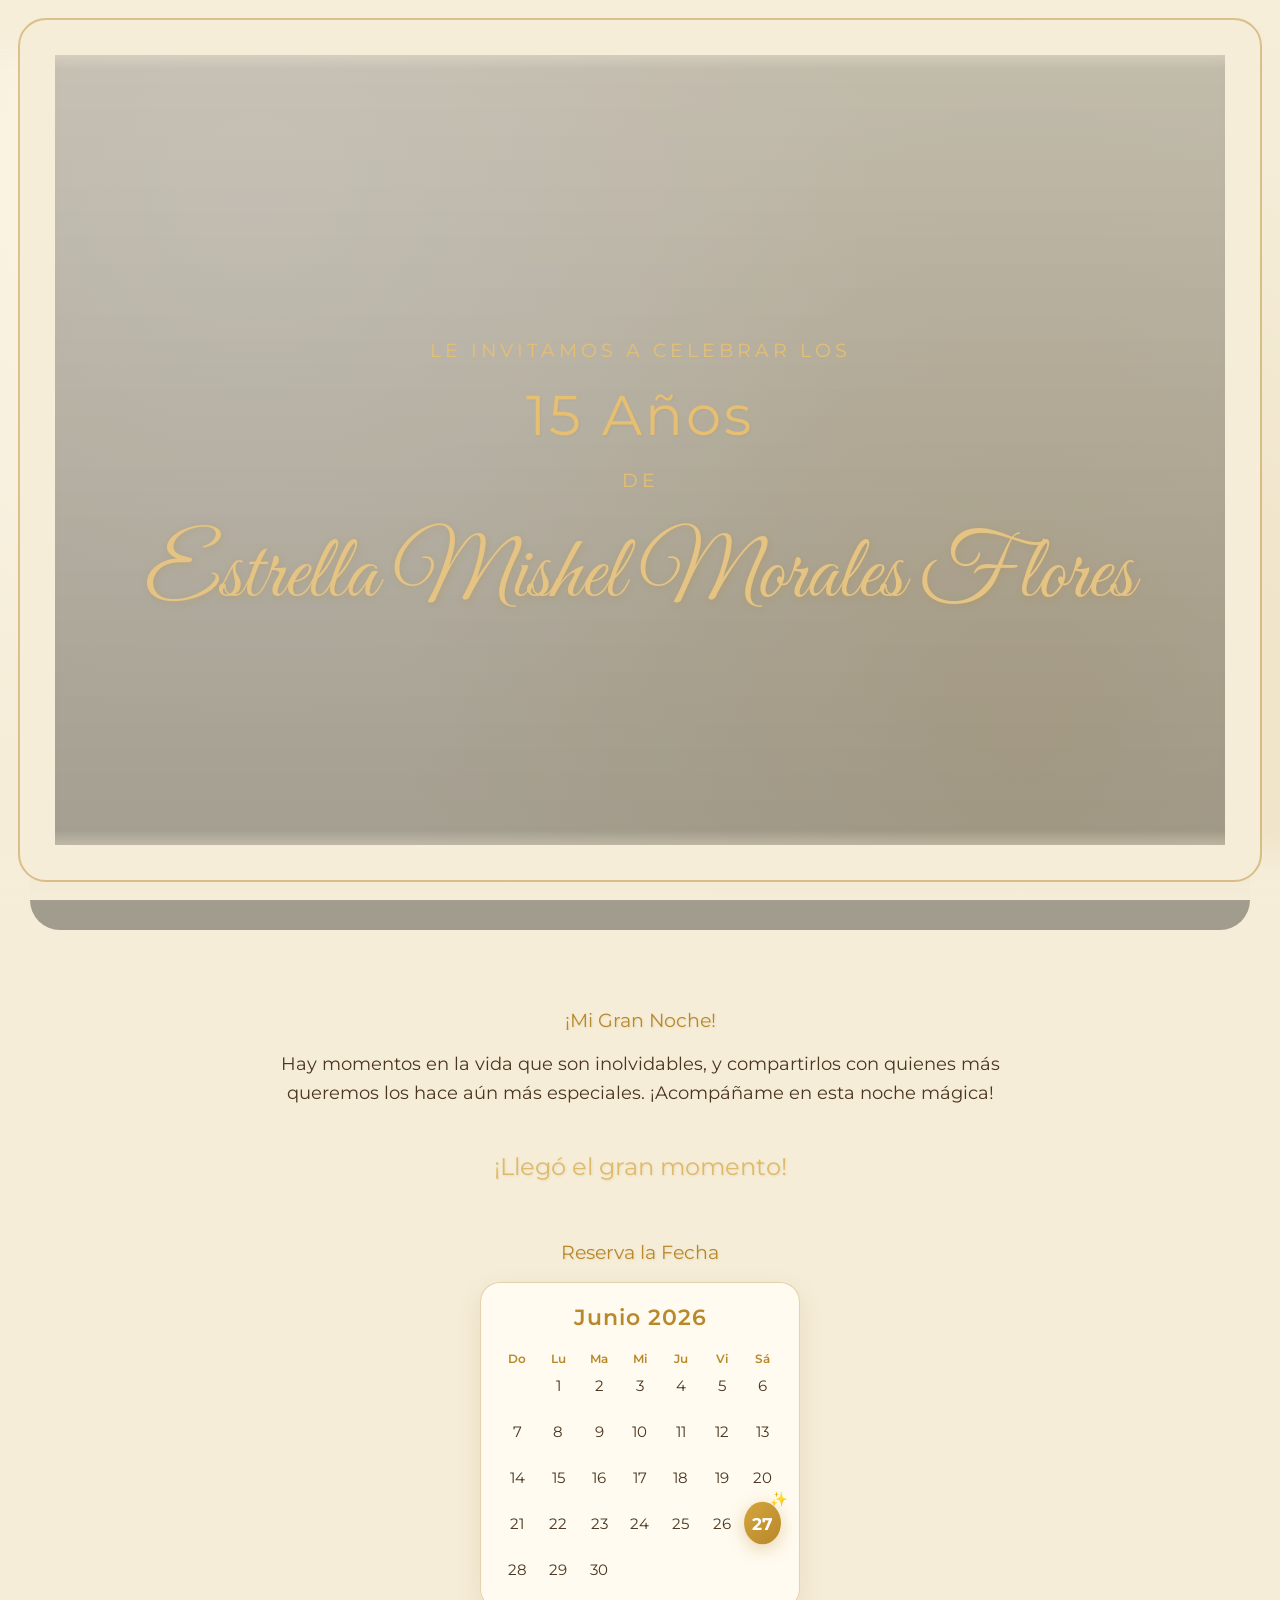
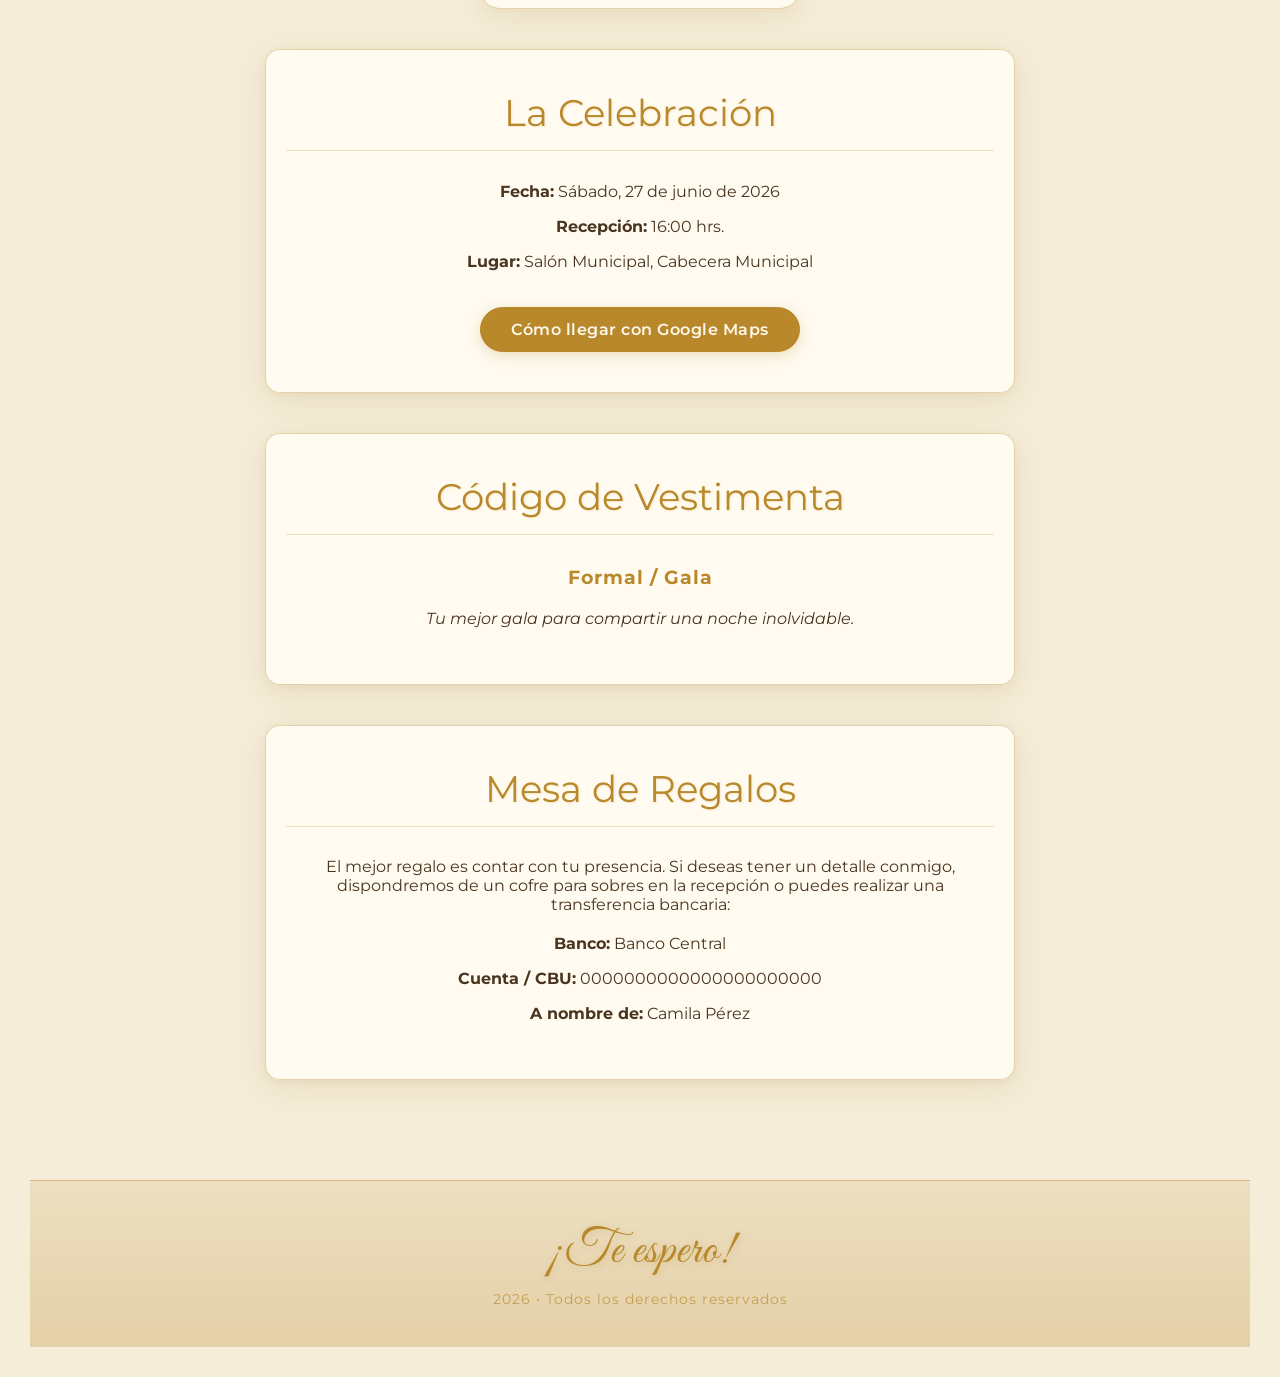
==== index.html @ 7f743c34 "primera subida Primera subida de la invitación" ====
<!DOCTYPE html>
<html lang="es">
<head>
    <meta charset="UTF-8">
    <meta name="viewport" content="width=device-width, initial-scale=1.0">
    <title>¡Mis 15 Años! - Estrella</title>
    <link href="estilos.css" rel="stylesheet">
    <link href="https://fonts.googleapis.com/css2?family=Great+Vibes&family=Montserrat:wght@300;400;600&display=swap" rel="stylesheet">
    
</head>
<body>
    <div class="fade-mask-top"></div>
    <div class="fade-mask-bottom"></div>
    <header>
        <p style="color: #e6bf72;">Le invitamos a celebrar los</p>
        <h1 style="color: #e6bf72;">15 Años</h1>
        <p style="color: #e6bf72;">de</p>
        <span class="letra-carta">Estrella Mishel Morales Flores</span>
    </header>

    <div class="container">
        
        <h3>¡Mi Gran Noche!</h3>
        <p style="font-size: 1.1rem; line-height: 1.6;">Hay momentos en la vida que son inolvidables, y compartirlos con quienes más queremos los hace aún más especiales. ¡Acompáñame en esta noche mágica!</p>

        <div class="countdown-container" id="countdown">
            <div class="time-box"><span id="days">00</span><small>Días</small></div>
            <div class="time-box"><span id="hours">00</span><small>Horas</small></div>
            <div class="time-box"><span id="minutes">00</span><small>Min</small></div>
            <div class="time-box"><span id="seconds">00</span><small>Seg</small></div>
        </div>

        <div class="calendar-card">
            <h3>Reserva la Fecha</h3>

            <div class="calendar">
                <div class="calendar-header">
                    Junio 2026
                </div>

                <div class="calendar-days">
                    <span>Do</span>
                    <span>Lu</span>
                    <span>Ma</span>
                    <span>Mi</span>
                    <span>Ju</span>
                    <span>Vi</span>
                    <span>Sá</span>
                </div>

                <div class="calendar-grid">
                    <span></span>
                    <span>1</span>
                    <span>2</span>
                    <span>3</span>
                    <span>4</span>
                    <span>5</span>
                    <span>6</span>

                    <span>7</span>
                    <span>8</span>
                    <span>9</span>
                    <span>10</span>
                    <span>11</span>
                    <span>12</span>
                    <span>13</span>

                    <span>14</span>
                    <span>15</span>
                    <span>16</span>
                    <span>17</span>
                    <span>18</span>
                    <span>19</span>
                    <span>20</span>

                    <span>21</span>
                    <span>22</span>
                    <span>23</span>
                    <span>24</span>
                    <span>25</span>
                    <span>26</span>

                    <span class="selected-day">27</span>

                    <span>28</span>
                    <span>29</span>
                    <span>30</span>
                </div>
            </div>
        </div>

        <div class="card">
            <h2>La Celebración</h2>
            <p><strong>Fecha:</strong> Sábado, 27 de junio de 2026</p>
            <p><strong>Recepción:</strong> 16:00 hrs.</p>
            <p><strong>Lugar:</strong> Salón Municipal, Cabecera Municipal</p>
            <a href="https://maps.google.com" target="_blank" class="btn">Cómo llegar con Google Maps</a>
            <!-- <iframe src="https://www.google.com/maps/embed?pb=!1m18!1m12!1m3!1d2435.698083737473!2d-89.6514589193645!3d16.640615719075434!2m3!1f0!2f0!3f0!3m2!1i1024!2i768!4f13.1!3m3!1m2!1s0x8f5fdd002a3dc351%3A0x7c58bf0946a41da7!2sSALON%20MUNICIPAL%20EL%20CHAL%2C%20PETEN!5e0!3m2!1ses!2sgt!4v1780543555290!5m2!1ses!2sgt" width="400" height="450" style="border:0;" allowfullscreen="" loading="lazy" referrerpolicy="no-referrer-when-downgrade"></iframe> -->
        </div>

        <div class="card">
            <h2>Código de Vestimenta</h2>
            <p style="font-size: 1.2rem; letter-spacing: 1px; color: #b8882a;"><strong>Formal / Gala</strong></p>
            <p><i>Tu mejor gala para compartir una noche inolvidable.</i></p>
        </div>

        <div class="card">
            <h2>Mesa de Regalos</h2>
            <p>El mejor regalo es contar con tu presencia. Si deseas tener un detalle conmigo, dispondremos de un cofre para sobres en la recepción o puedes realizar una transferencia bancaria:</p>
            <p style="margin-top: 20px;"><strong>Banco:</strong> Banco Central</p>
            <p><strong>Cuenta / CBU:</strong> 0000000000000000000000</p>
            <p><strong>A nombre de:</strong> Camila Pérez</p>
        </div>

    </div>

    <footer>
        <p class="letra-carta" style="font-size: 3rem; margin: 0 0 10px 0; color: #b8882a;">¡Te espero!</p>
        <p style="margin: 0; font-size: 0.85rem; opacity: 0.7;">2026 • Todos los derechos reservados</p>
    </footer>

    <script>
        // Fecha del evento: Año, Mes (Jan, Feb, Mar, Apr, May, Jun, Jul, Aug, Sep, Oct, Nov, Dec), Día, Hora
        const countDownDate = new Date("Jun 27, 2026 16:00:00").getTime();

        const x = setInterval(function() {
            const now = new Date().getTime();
            const distance = countDownDate - now;

            const days = Math.floor(distance / (1000 * 60 * 60 * 24));
            const hours = Math.floor((distance % (1000 * 60 * 60 * 24)) / (1000 * 60 * 60));
            const minutes = Math.floor((distance % (1000 * 60 * 60)) / (1000 * 60));
            const seconds = Math.floor((distance % (1000 * 60)) / 1000);

            document.getElementById("days").innerHTML = days < 10 ? "0" + days : days;
            document.getElementById("hours").innerHTML = hours < 10 ? "0" + hours : hours;
            document.getElementById("minutes").innerHTML = minutes < 10 ? "0" + minutes : minutes;
            document.getElementById("seconds").innerHTML = seconds < 10 ? "0" + seconds : seconds;

            if (distance < 0) {
                clearInterval(x);
                document.getElementById("countdown").innerHTML = "<h2 style='color:#dfba6b;'>¡Llegó el gran momento!</h2>";
            }
        }, 1000);
    </script>
</body>
</html>
---- estilos.css ----
/* Estilos Generales y Fondo Crema/Beige */
        body {
            font-family: 'Montserrat', sans-serif;
            margin: 0;
            padding: 30px; /* espacio para el borde floral */
            text-align: center;
            position: relative;
            min-height: 100vh;
            overflow-x: hidden;

            /* Fondo crema elegante */
            background-color: #f5edd8;
            background-image: 
                radial-gradient(circle at 20% 20%, #fdf6e8 0%, transparent 50%),
                radial-gradient(circle at 80% 80%, #eddfc0 0%, transparent 50%);
            background-attachment: fixed;

            color: #4a3520;
        }

        /* Borde floral fijo arriba del contenido */
        body::before {
            content: "";
            position: fixed;
            inset: 0;
            pointer-events: none;
            z-index: 9999;

            background:
                url('img/flor-esquina.png') top left no-repeat,
                url('img/flor-esquina.png') top right no-repeat,
                url('img/flor-esquina.png') bottom left no-repeat,
                url('img/flor-esquina.png') bottom right no-repeat;

            background-size: 180px;
        }

        /* Marco dorado superior */
        /* Marco superior con efecto de ocultar contenido */
        body::after {
            content: "";
            position: fixed;
            inset: 0;
            pointer-events: none;
            z-index: 9998;

            /* crea una zona que tapa el contenido cerca del borde */
            box-shadow:
                inset 0 0 0 35px #f5edd8,
                inset 0 0 40px rgba(184,136,42,0.20);

            border: 2px solid rgba(184, 136, 42, 0.45);
            border-radius: 28px;
            margin: 18px;
        }

        /*===========================================
        /* Hace que el contenido desaparezca debajo del marco */
        .container, header,footer {
            position: relative;
            z-index: 1;
        }

        /* zona de ocultamiento arriba y abajo */
        body::selection {
            background: transparent;
        }

        .fade-mask-top, .fade-mask-bottom {
            position: fixed;
            left: 0;
            width: 100%;
            height: 70px;
            pointer-events: none;
            z-index: 9997;
        }

        .fade-mask-top {
            top: 0;
            background: linear-gradient(
                to bottom,
                #f5edd8 0%,
                rgba(245,237,216,0.95) 40%,
                rgba(245,237,216,0) 100%
            );
        }

        .fade-mask-bottom {
            bottom: 0;
            background: linear-gradient(
                to top,
                #f5edd8 0%,
                rgba(245,237,216,0.95) 40%,
                rgba(245,237,216,0) 100%
            );
        }

        
        /*===========================================

        /* Títulos principales en Dorado Metálico oscuro */
        h1, h2, h3 {
            color: #b8882a;
            font-weight: normal;
            text-shadow: 1px 1px 2px rgba(184,136,42,0.15);
        }

        /* Tipografía en Carta (Cursiva) para el Nombre */
        .letra-carta {
            font-family: 'Great Vibes', cursive;
            font-size: 5.5rem; /* Tamaño grande y vistoso */
            color: #e4c383;
            margin: 10px 0;
            display: block;
            text-shadow: 1px 2px 6px rgba(184,136,42,0.25);
        }
        
        header {
            position: relative;
            height: 100vh;
            display: flex;
            flex-direction: column;
            justify-content: center;
            align-items: center;
            padding: 0 20px;
            overflow: hidden;
            border-radius: 30px;
        }

        /* Imagen de fondo difuminada */
        header::before {
            content: "";
            position: absolute;
            inset: 0;

            background:
                linear-gradient(
                    rgba(0,0,0,0.20),
                    rgba(0,0,0,0.35)
                ),
                url('img/image1.png') center/cover no-repeat;

            filter: blur(5px) brightness(0.75);
            transform: scale(1.08); /* evita bordes vacíos al difuminar */
            z-index: 0;
        }

        /* El texto queda encima */
        header > * {
            position: relative;
            z-index: 2;
        }

        header p {
            font-size: 1.2rem;
            letter-spacing: 4px;
            text-transform: uppercase;
            color: #e6bf72;
        }

        header h1 {
            font-size: 3.5rem;
            margin: 0;
            letter-spacing: 3px;
        }

        /* Contenedor de las secciones */
        .container {
            max-width: 750px;
            margin: 0 auto;
            padding: 60px 20px;
        }

        /* Cuenta Regresiva Estilo Dorado sobre Crema */
        .countdown-container {
            display: flex;
            justify-content: center;
            gap: 8px;
            margin: 25px 0;
            flex-wrap: wrap;
        }

        .time-box {
            background-color: rgba(184, 136, 42, 0.08);
            border: 1px solid #c9a44e;
            color: #a07020;

            /* Más compacto */
            padding: 8px 10px;
            border-radius: 8px;
            min-width: 55px;

            box-shadow: 0 3px 10px rgba(184,136,42,0.12);
        }

        /* Número del contador más pequeño */
        .time-box span {
            display: block;
            font-size: 1.5rem;
            font-weight: 600;
            line-height: 1.1;
        }

        /* Texto "Días, Horas..." */
        .time-box small {
            font-size: 0.65rem;
            text-transform: uppercase;
            letter-spacing: 0.5px;
        }

        /* Tarjetas de Información en Crema con borde Dorado */
        .card {
            background: rgba(255, 252, 242, 0.92);
            border: 1px solid rgba(184, 136, 42, 0.35);
            padding: 40px 20px;
            border-radius: 15px;
            box-shadow: 0 8px 32px rgba(160,110,30,0.12), 0 2px 8px rgba(160,110,30,0.08);
            margin-bottom: 40px;
            backdrop-filter: blur(5px);
        }

        .card h2 {
            font-size: 2.3rem;
            margin-top: 0;
            border-bottom: 1px solid rgba(184, 136, 42, 0.25);
            padding-bottom: 15px;
        }

        /* Botones Dorados */
        .btn {
            display: inline-block;
            background-color: #b8882a;
            color: #fff8ec;
            padding: 12px 30px;
            text-decoration: none;
            border-radius: 25px;
            font-weight: 600;
            margin-top: 20px;
            transition: 0.3s;
            border: 1px solid #b8882a;
            box-shadow: 0 4px 14px rgba(184,136,42,0.25);
            letter-spacing: 0.5px;
        }

        .btn:hover {
            background-color: transparent;
            color: #b8882a;
            box-shadow: 0 4px 18px rgba(184,136,42,0.3);
        }

        /* Footer */
        footer {
            background: linear-gradient(180deg, #eddfc0 0%, #e4d0a8 100%);
            border-top: 1px solid rgba(184, 136, 42, 0.3);
            color: #b8882a;
            padding: 40px 20px;
            font-size: 1rem;
            letter-spacing: 1px;
        }

        /* ===========================
            ANIMACIONES DEL HEADER
        =========================== */

        /* Estado inicial */
        header p,
        header h1,
        .letra-carta {
            opacity: 0;
        }

        /* Primer texto */
        header p:nth-of-type(1) {
            animation: fadeUp 1.2s ease forwards;
            animation-delay: 0.3s;
        }

        /* 15 años */
        header h1 {
            animation: zoomFade 1.4s ease forwards;
            animation-delay: 0.8s;
        }

        /* "de" */
        header p:nth-of-type(2) {
            animation: fadeUp 1.2s ease forwards;
            animation-delay: 1.3s;
        }

        /* Nombre de la quinceañera */
        .letra-carta {
            animation: elegantReveal 1.8s ease forwards;
            animation-delay: 1.7s;
        }

        /* ===========================
        KEYFRAMES
        =========================== */

        @keyframes fadeUp {
            from {
                opacity: 0;
                transform: translateY(40px);
                filter: blur(8px);
            }

            to {
                opacity: 1;
                transform: translateY(0);
                filter: blur(0);
            }
        }

        @keyframes zoomFade {
            from {
                opacity: 0;
                transform: scale(0.7);
                filter: blur(10px);
            }

            to {
                opacity: 1;
                transform: scale(1);
                filter: blur(0);
            }
        }

        @keyframes elegantReveal {
            0% {
                opacity: 0;
                transform: translateY(70px) scale(0.95);
                filter: blur(12px);
            }

            60% {
                opacity: 1;
                transform: translateY(-8px) scale(1.02);
                filter: blur(0);
            }

            100% {
                opacity: 1;
                transform: translateY(0) scale(1);
                filter: blur(0);
            }
        }

/* ==========================
   CALENDARIO
========================== */

.calendar-card {
    margin: 40px auto;
    max-width: 320px;
}

.calendar {
    background: rgba(255, 252, 242, 0.92);
    border: 1px solid rgba(184, 136, 42, 0.35);
    border-radius: 20px;
    padding: 20px;
    box-shadow: 0 8px 24px rgba(160,110,30,0.12);
    backdrop-filter: blur(5px);
}

.calendar-header {
    font-size: 1.4rem;
    color: #b8882a;
    font-weight: 600;
    margin-bottom: 20px;
    letter-spacing: 1px;
}

.calendar-days,
.calendar-grid {
    display: grid;
    grid-template-columns: repeat(7, 1fr);
    gap: 8px;
}

.calendar-days span {
    font-size: 0.75rem;
    color: #b8882a;
    font-weight: 600;
}

.calendar-grid span {
    display: flex;
    align-items: center;
    justify-content: center;
    height: 38px;
    border-radius: 50%;
    font-size: 0.95rem;
}

/* Día seleccionado */
.selected-day {
    background: linear-gradient(
        135deg,
        #d4a53d,
        #b8882a
    );
    color: white;
    font-weight: bold;
    box-shadow: 0 4px 15px rgba(184,136,42,0.35);
    transform: scale(1.12);
    position: relative;
}

/* pequeño brillo elegante */
.selected-day::after {
    content: "✨";
    position: absolute;
    top: -10px;
    right: -6px;
    font-size: 0.8rem;
}
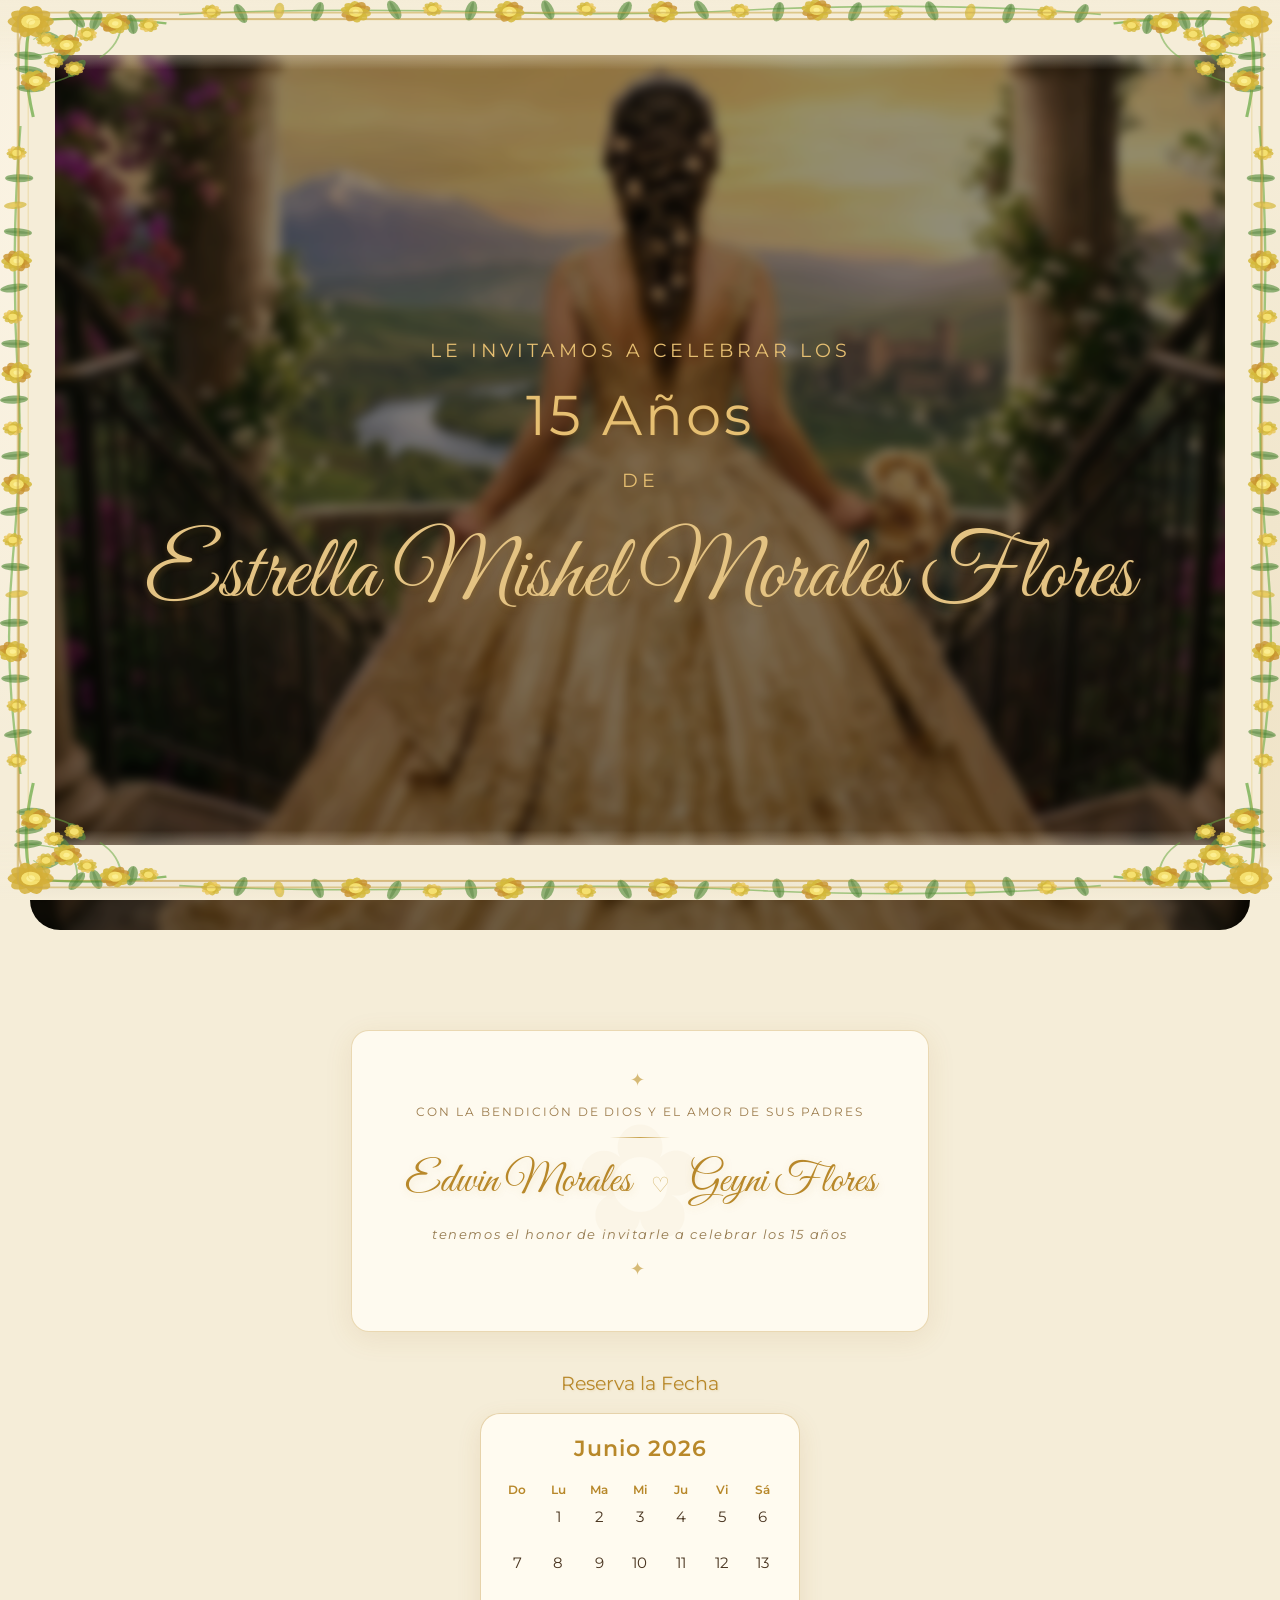
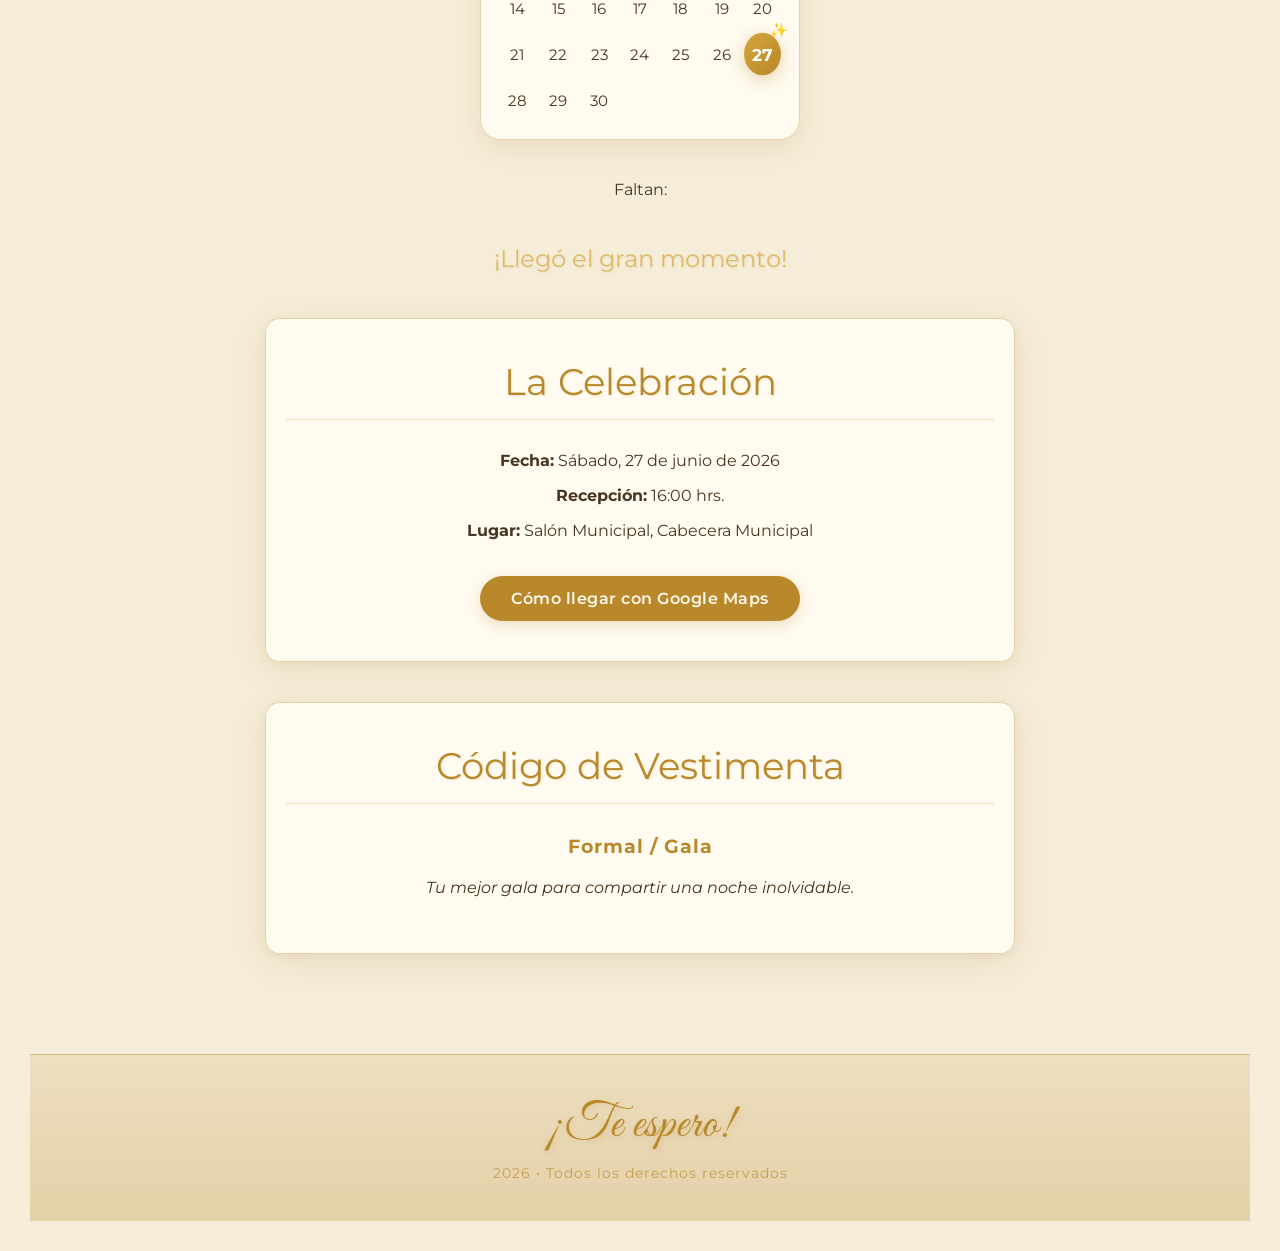
==== commit c670b22d: "Actualización Se mejoró el borde, se agregó el calendario, se colocó la parte de los padres.  Y se m" ====
--- a/index.html
+++ b/index.html
@@ -9,6 +9,315 @@
     
 </head>
 <body>
+
+<!-- ══════════════════════════════
+     MARCO FLORAL SVG (overlay fijo)
+     Flores y hojas dibujadas con SVG puro.
+════════════════════════════════ -->
+<svg class="floral-border-svg" viewBox="0 0 1000 1000" preserveAspectRatio="none" xmlns="http://www.w3.org/2000/svg">
+  <defs>
+    <!-- Pétalo base -->
+    <ellipse id="pt" rx="8" ry="18" fill="#d4af37"/>
+    <!-- Flor grande (5 pétalos) -->
+    <g id="FG">
+      <use href="#pt" fill="#d4b83a" opacity="0.88"/>
+      <use href="#pt" transform="rotate(72)"  fill="#c8922e" opacity="0.82"/>
+      <use href="#pt" transform="rotate(144)" fill="#d4b83a" opacity="0.86"/>
+      <use href="#pt" transform="rotate(216)" fill="#c8922e" opacity="0.82"/>
+      <use href="#pt" transform="rotate(288)" fill="#d4b83a" opacity="0.86"/>
+      <circle r="7.5" fill="#f5e070"/>
+      <circle r="3.5" fill="#fff3a0" opacity="0.7"/>
+    </g>
+    <!-- Flor mediana -->
+    <g id="FM">
+      <ellipse rx="5.5" ry="12" fill="#d4b83a" opacity="0.85"/>
+      <ellipse rx="5.5" ry="12" transform="rotate(72)"  fill="#c8922e" opacity="0.80"/>
+      <ellipse rx="5.5" ry="12" transform="rotate(144)" fill="#d4b83a" opacity="0.83"/>
+      <ellipse rx="5.5" ry="12" transform="rotate(216)" fill="#c8922e" opacity="0.80"/>
+      <ellipse rx="5.5" ry="12" transform="rotate(288)" fill="#d4b83a" opacity="0.83"/>
+      <circle r="5.5" fill="#f5e070"/>
+      <circle r="2.5" fill="#fff3a0" opacity="0.7"/>
+    </g>
+    <!-- Flor pequeña -->
+    <g id="FS">
+      <ellipse rx="3.5" ry="8" fill="#d4b83a" opacity="0.80"/>
+      <ellipse rx="3.5" ry="8" transform="rotate(72)"  fill="#e8c450" opacity="0.75"/>
+      <ellipse rx="3.5" ry="8" transform="rotate(144)" fill="#d4b83a" opacity="0.78"/>
+      <ellipse rx="3.5" ry="8" transform="rotate(216)" fill="#e8c450" opacity="0.75"/>
+      <ellipse rx="3.5" ry="8" transform="rotate(288)" fill="#d4b83a" opacity="0.78"/>
+      <circle r="3.5" fill="#f5e070"/>
+    </g>
+    <!-- Hoja lanceolada -->
+    <g id="HJ">
+      <ellipse rx="4.5" ry="11" fill="#5a9040" opacity="0.65"/>
+      <ellipse rx="1.5" ry="10" fill="#3d6e28" opacity="0.30"/>
+    </g>
+    <!-- Capullo -->
+    <g id="CP">
+      <ellipse rx="4" ry="9" fill="#d4b83a" opacity="0.70"/>
+      <ellipse rx="2" ry="5" fill="#f0d060" opacity="0.60" transform="translateY(-2)"/>
+    </g>
+  </defs>
+
+  <!-- ═══════════════════
+       ESQUINA SUP. IZQUIERDA
+  ═══════════════════ -->
+  <!-- Ramas -->
+  <path d="M24,24 Q70,16 130,26"  stroke="#6aaa44" stroke-width="2.4" fill="none" opacity="0.72"/>
+  <path d="M24,24 Q16,70 26,130"  stroke="#6aaa44" stroke-width="2.4" fill="none" opacity="0.72"/>
+  <path d="M60,21  Q62,46 48,62"  stroke="#6aaa44" stroke-width="1.5" fill="none" opacity="0.55"/>
+  <path d="M95,25  Q94,50 78,64"  stroke="#6aaa44" stroke-width="1.5" fill="none" opacity="0.55"/>
+  <path d="M22,62  Q46,60 60,48"  stroke="#6aaa44" stroke-width="1.5" fill="none" opacity="0.55"/>
+  <path d="M23,95  Q48,93 62,78"  stroke="#6aaa44" stroke-width="1.5" fill="none" opacity="0.55"/>
+  <path d="M38,22  Q36,36 26,44"  stroke="#6aaa44" stroke-width="1.2" fill="none" opacity="0.45"/>
+  <!-- Hojas -->
+  <use href="#HJ" transform="translate(60,21)  rotate(-28)"/>
+  <use href="#HJ" transform="translate(75,23)  rotate(14)"/>
+  <use href="#HJ" transform="translate(103,27) rotate(-8)"/>
+  <use href="#HJ" transform="translate(22,62)  rotate(-82)"/>
+  <use href="#HJ" transform="translate(23,78)  rotate(-78)"/>
+  <use href="#HJ" transform="translate(24,98)  rotate(-88)"/>
+  <use href="#HJ" transform="translate(50,60)  rotate(22)"/>
+  <use href="#HJ" transform="translate(60,76)  rotate(32)"/>
+  <use href="#HJ" transform="translate(38,40)  rotate(-60)"/>
+  <!-- Capullos -->
+  <use href="#CP" transform="translate(85,26)  rotate(15)"/>
+  <use href="#CP" transform="translate(25,86)  rotate(-75)"/>
+  <use href="#CP" transform="translate(55,50)  rotate(40)"/>
+  <!-- Flores -->
+  <use href="#FG" transform="translate(24,24)  rotate(18)"/>
+  <use href="#FM" transform="translate(52,50)  rotate(-22)"/>
+  <use href="#FM" transform="translate(90,26)  rotate(10)"/>
+  <use href="#FS" transform="translate(68,38)  rotate(42)"/>
+  <use href="#FS" transform="translate(42,68)  rotate(-30)"/>
+  <use href="#FM" transform="translate(28,90)  rotate(5)"/>
+  <use href="#FS" transform="translate(58,76)  rotate(52)"/>
+  <use href="#FS" transform="translate(116,28) rotate(-18)"/>
+  <use href="#FS" transform="translate(36,44)  rotate(-50)"/>
+
+  <!-- ═══════════════════
+       ESQUINA SUP. DERECHA
+  ═══════════════════ -->
+  <path d="M976,24 Q930,16 870,26"  stroke="#6aaa44" stroke-width="2.4" fill="none" opacity="0.72"/>
+  <path d="M976,24 Q984,70 974,130" stroke="#6aaa44" stroke-width="2.4" fill="none" opacity="0.72"/>
+  <path d="M940,21  Q938,46 952,62" stroke="#6aaa44" stroke-width="1.5" fill="none" opacity="0.55"/>
+  <path d="M905,25  Q906,50 922,64" stroke="#6aaa44" stroke-width="1.5" fill="none" opacity="0.55"/>
+  <path d="M978,62  Q954,60 940,48" stroke="#6aaa44" stroke-width="1.5" fill="none" opacity="0.55"/>
+  <path d="M977,95  Q952,93 938,78" stroke="#6aaa44" stroke-width="1.5" fill="none" opacity="0.55"/>
+  <path d="M962,22  Q964,36 974,44" stroke="#6aaa44" stroke-width="1.2" fill="none" opacity="0.45"/>
+  <use href="#HJ" transform="translate(940,21) rotate(28)"/>
+  <use href="#HJ" transform="translate(925,23) rotate(-14)"/>
+  <use href="#HJ" transform="translate(897,27) rotate(8)"/>
+  <use href="#HJ" transform="translate(978,62) rotate(82)"/>
+  <use href="#HJ" transform="translate(977,78) rotate(78)"/>
+  <use href="#HJ" transform="translate(976,98) rotate(88)"/>
+  <use href="#HJ" transform="translate(950,60) rotate(-22)"/>
+  <use href="#HJ" transform="translate(940,76) rotate(-32)"/>
+  <use href="#HJ" transform="translate(962,40) rotate(60)"/>
+  <use href="#CP" transform="translate(915,26) rotate(-15)"/>
+  <use href="#CP" transform="translate(975,86) rotate(75)"/>
+  <use href="#CP" transform="translate(945,50) rotate(-40)"/>
+  <use href="#FG" transform="translate(976,24) rotate(-18)"/>
+  <use href="#FM" transform="translate(948,50) rotate(22)"/>
+  <use href="#FM" transform="translate(910,26) rotate(-10)"/>
+  <use href="#FS" transform="translate(932,38) rotate(-42)"/>
+  <use href="#FS" transform="translate(958,68) rotate(30)"/>
+  <use href="#FM" transform="translate(972,90) rotate(-5)"/>
+  <use href="#FS" transform="translate(942,76) rotate(-52)"/>
+  <use href="#FS" transform="translate(884,28) rotate(18)"/>
+  <use href="#FS" transform="translate(964,44) rotate(50)"/>
+
+  <!-- ═══════════════════
+       ESQUINA INF. IZQUIERDA
+  ═══════════════════ -->
+  <path d="M24,976 Q70,984 130,974"  stroke="#6aaa44" stroke-width="2.4" fill="none" opacity="0.72"/>
+  <path d="M24,976 Q16,930 26,870"  stroke="#6aaa44" stroke-width="2.4" fill="none" opacity="0.72"/>
+  <path d="M60,979  Q62,954 48,938" stroke="#6aaa44" stroke-width="1.5" fill="none" opacity="0.55"/>
+  <path d="M95,975  Q94,950 78,936" stroke="#6aaa44" stroke-width="1.5" fill="none" opacity="0.55"/>
+  <path d="M22,938  Q46,940 60,952" stroke="#6aaa44" stroke-width="1.5" fill="none" opacity="0.55"/>
+  <path d="M23,905  Q48,907 62,922" stroke="#6aaa44" stroke-width="1.5" fill="none" opacity="0.55"/>
+  <path d="M38,978  Q36,964 26,956" stroke="#6aaa44" stroke-width="1.2" fill="none" opacity="0.45"/>
+  <use href="#HJ" transform="translate(60,979)  rotate(28)"/>
+  <use href="#HJ" transform="translate(75,977)  rotate(-14)"/>
+  <use href="#HJ" transform="translate(103,973) rotate(8)"/>
+  <use href="#HJ" transform="translate(22,938)  rotate(82)"/>
+  <use href="#HJ" transform="translate(23,922)  rotate(78)"/>
+  <use href="#HJ" transform="translate(24,902)  rotate(88)"/>
+  <use href="#HJ" transform="translate(50,940)  rotate(-22)"/>
+  <use href="#HJ" transform="translate(60,924)  rotate(-32)"/>
+  <use href="#HJ" transform="translate(38,960)  rotate(60)"/>
+  <use href="#CP" transform="translate(85,974)  rotate(-15)"/>
+  <use href="#CP" transform="translate(25,914)  rotate(75)"/>
+  <use href="#CP" transform="translate(55,950)  rotate(-40)"/>
+  <use href="#FG" transform="translate(24,976)  rotate(-18)"/>
+  <use href="#FM" transform="translate(52,950)  rotate(22)"/>
+  <use href="#FM" transform="translate(90,974)  rotate(-10)"/>
+  <use href="#FS" transform="translate(68,962)  rotate(-42)"/>
+  <use href="#FS" transform="translate(42,932)  rotate(30)"/>
+  <use href="#FM" transform="translate(28,910)  rotate(-5)"/>
+  <use href="#FS" transform="translate(58,924)  rotate(-52)"/>
+  <use href="#FS" transform="translate(116,972) rotate(18)"/>
+  <use href="#FS" transform="translate(36,956)  rotate(50)"/>
+
+  <!-- ═══════════════════
+       ESQUINA INF. DERECHA
+  ═══════════════════ -->
+  <path d="M976,976 Q930,984 870,974"  stroke="#6aaa44" stroke-width="2.4" fill="none" opacity="0.72"/>
+  <path d="M976,976 Q984,930 974,870"  stroke="#6aaa44" stroke-width="2.4" fill="none" opacity="0.72"/>
+  <path d="M940,979  Q938,954 952,938" stroke="#6aaa44" stroke-width="1.5" fill="none" opacity="0.55"/>
+  <path d="M905,975  Q906,950 922,936" stroke="#6aaa44" stroke-width="1.5" fill="none" opacity="0.55"/>
+  <path d="M978,938  Q954,940 940,952" stroke="#6aaa44" stroke-width="1.5" fill="none" opacity="0.55"/>
+  <path d="M977,905  Q952,907 938,922" stroke="#6aaa44" stroke-width="1.5" fill="none" opacity="0.55"/>
+  <path d="M962,978  Q964,964 974,956" stroke="#6aaa44" stroke-width="1.2" fill="none" opacity="0.45"/>
+  <use href="#HJ" transform="translate(940,979) rotate(-28)"/>
+  <use href="#HJ" transform="translate(925,977) rotate(14)"/>
+  <use href="#HJ" transform="translate(897,973) rotate(-8)"/>
+  <use href="#HJ" transform="translate(978,938) rotate(-82)"/>
+  <use href="#HJ" transform="translate(977,922) rotate(-78)"/>
+  <use href="#HJ" transform="translate(976,902) rotate(-88)"/>
+  <use href="#HJ" transform="translate(950,940) rotate(22)"/>
+  <use href="#HJ" transform="translate(940,924) rotate(32)"/>
+  <use href="#HJ" transform="translate(962,960) rotate(-60)"/>
+  <use href="#CP" transform="translate(915,974) rotate(15)"/>
+  <use href="#CP" transform="translate(975,914) rotate(-75)"/>
+  <use href="#CP" transform="translate(945,950) rotate(40)"/>
+  <use href="#FG" transform="translate(976,976) rotate(18)"/>
+  <use href="#FM" transform="translate(948,950) rotate(-22)"/>
+  <use href="#FM" transform="translate(910,974) rotate(10)"/>
+  <use href="#FS" transform="translate(932,962) rotate(42)"/>
+  <use href="#FS" transform="translate(958,932) rotate(-30)"/>
+  <use href="#FM" transform="translate(972,910) rotate(5)"/>
+  <use href="#FS" transform="translate(942,924) rotate(52)"/>
+  <use href="#FS" transform="translate(884,972) rotate(-18)"/>
+  <use href="#FS" transform="translate(964,956) rotate(-50)"/>
+
+  <!-- ═══════════════════
+       BORDE SUPERIOR
+  ═══════════════════ -->
+  <path d="M140,16 Q250,8 400,14 Q500,18 600,10 Q750,2 860,16"
+        stroke="#6aaa44" stroke-width="1.8" fill="none" opacity="0.60"/>
+  <!-- flores y hojas cada ~55px -->
+  <use href="#FS" transform="translate(165,13)  rotate(8)"/>
+  <use href="#HJ" transform="translate(188,15)  rotate(-18)"/>
+  <use href="#CP" transform="translate(218,12)  rotate(6)"/>
+  <use href="#HJ" transform="translate(248,13)  rotate(14)"/>
+  <use href="#FM" transform="translate(278,13)  rotate(-5)"/>
+  <use href="#HJ" transform="translate(308,11)  rotate(-20)"/>
+  <use href="#FS" transform="translate(338,10)  rotate(25)"/>
+  <use href="#HJ" transform="translate(368,12)  rotate(10)"/>
+  <use href="#FM" transform="translate(398,13)  rotate(-10)"/>
+  <use href="#HJ" transform="translate(428,11)  rotate(-15)"/>
+  <use href="#FS" transform="translate(458,10)  rotate(5)"/>
+  <use href="#HJ" transform="translate(488,12)  rotate(20)"/>
+  <use href="#FM" transform="translate(518,13)  rotate(-8)"/>
+  <use href="#HJ" transform="translate(548,11)  rotate(-22)"/>
+  <use href="#FS" transform="translate(578,12)  rotate(12)"/>
+  <use href="#HJ" transform="translate(608,13)  rotate(8)"/>
+  <use href="#FM" transform="translate(638,11)  rotate(-6)"/>
+  <use href="#HJ" transform="translate(668,13)  rotate(18)"/>
+  <use href="#FS" transform="translate(698,14)  rotate(-10)"/>
+  <use href="#HJ" transform="translate(728,12)  rotate(-16)"/>
+  <use href="#CP" transform="translate(758,13)  rotate(8)"/>
+  <use href="#HJ" transform="translate(788,15)  rotate(12)"/>
+  <use href="#FS" transform="translate(818,14)  rotate(-5)"/>
+  <use href="#HJ" transform="translate(845,15)  rotate(20)"/>
+
+  <!-- ═══════════════════
+       BORDE INFERIOR
+  ═══════════════════ -->
+  <path d="M140,984 Q250,992 400,986 Q500,982 600,990 Q750,998 860,984"
+        stroke="#6aaa44" stroke-width="1.8" fill="none" opacity="0.60"/>
+  <use href="#FS" transform="translate(165,987)  rotate(-8)"/>
+  <use href="#HJ" transform="translate(188,985)  rotate(18)"/>
+  <use href="#CP" transform="translate(218,988)  rotate(-6)"/>
+  <use href="#HJ" transform="translate(248,987)  rotate(-14)"/>
+  <use href="#FM" transform="translate(278,987)  rotate(5)"/>
+  <use href="#HJ" transform="translate(308,989)  rotate(20)"/>
+  <use href="#FS" transform="translate(338,990)  rotate(-25)"/>
+  <use href="#HJ" transform="translate(368,988)  rotate(-10)"/>
+  <use href="#FM" transform="translate(398,987)  rotate(10)"/>
+  <use href="#HJ" transform="translate(428,989)  rotate(15)"/>
+  <use href="#FS" transform="translate(458,990)  rotate(-5)"/>
+  <use href="#HJ" transform="translate(488,988)  rotate(-20)"/>
+  <use href="#FM" transform="translate(518,987)  rotate(8)"/>
+  <use href="#HJ" transform="translate(548,989)  rotate(22)"/>
+  <use href="#FS" transform="translate(578,988)  rotate(-12)"/>
+  <use href="#HJ" transform="translate(608,987)  rotate(-8)"/>
+  <use href="#FM" transform="translate(638,989)  rotate(6)"/>
+  <use href="#HJ" transform="translate(668,987)  rotate(-18)"/>
+  <use href="#FS" transform="translate(698,986)  rotate(10)"/>
+  <use href="#HJ" transform="translate(728,988)  rotate(16)"/>
+  <use href="#CP" transform="translate(758,987)  rotate(-8)"/>
+  <use href="#HJ" transform="translate(788,985)  rotate(-12)"/>
+  <use href="#FS" transform="translate(818,986)  rotate(5)"/>
+  <use href="#HJ" transform="translate(845,985)  rotate(-20)"/>
+
+  <!-- ═══════════════════
+       BORDE IZQUIERDO
+  ═══════════════════ -->
+  <path d="M16,140 Q8,280 14,420 Q18,500 10,620 Q2,740 16,860"
+        stroke="#6aaa44" stroke-width="1.8" fill="none" opacity="0.60"/>
+  <use href="#FS" transform="translate(13,170)  rotate(85)"/>
+  <use href="#HJ" transform="translate(15,198)  rotate(90)"/>
+  <use href="#CP" transform="translate(12,228)  rotate(82)"/>
+  <use href="#HJ" transform="translate(14,258)  rotate(96)"/>
+  <use href="#FM" transform="translate(13,290)  rotate(88)"/>
+  <use href="#HJ" transform="translate(11,320)  rotate(78)"/>
+  <use href="#FS" transform="translate(10,352)  rotate(84)"/>
+  <use href="#HJ" transform="translate(12,382)  rotate(92)"/>
+  <use href="#FM" transform="translate(13,414)  rotate(80)"/>
+  <use href="#HJ" transform="translate(11,444)  rotate(86)"/>
+  <use href="#FS" transform="translate(10,476)  rotate(88)"/>
+  <use href="#HJ" transform="translate(12,506)  rotate(82)"/>
+  <use href="#FM" transform="translate(13,538)  rotate(90)"/>
+  <use href="#HJ" transform="translate(11,568)  rotate(78)"/>
+  <use href="#FS" transform="translate(10,600)  rotate(85)"/>
+  <use href="#HJ" transform="translate(12,630)  rotate(94)"/>
+  <use href="#CP" transform="translate(13,660)  rotate(80)"/>
+  <use href="#HJ" transform="translate(11,692)  rotate(88)"/>
+  <use href="#FM" transform="translate(10,724)  rotate(82)"/>
+  <use href="#HJ" transform="translate(12,754)  rotate(90)"/>
+  <use href="#FS" transform="translate(13,784)  rotate(86)"/>
+  <use href="#HJ" transform="translate(14,815)  rotate(78)"/>
+  <use href="#FS" transform="translate(13,845)  rotate(84)"/>
+
+  <!-- ═══════════════════
+       BORDE DERECHO
+  ═══════════════════ -->
+  <path d="M984,140 Q992,280 986,420 Q982,500 990,620 Q998,740 984,860"
+        stroke="#6aaa44" stroke-width="1.8" fill="none" opacity="0.60"/>
+  <use href="#FS" transform="translate(987,170)  rotate(-85)"/>
+  <use href="#HJ" transform="translate(985,198)  rotate(-90)"/>
+  <use href="#CP" transform="translate(988,228)  rotate(-82)"/>
+  <use href="#HJ" transform="translate(986,258)  rotate(-96)"/>
+  <use href="#FM" transform="translate(987,290)  rotate(-88)"/>
+  <use href="#HJ" transform="translate(989,320)  rotate(-78)"/>
+  <use href="#FS" transform="translate(990,352)  rotate(-84)"/>
+  <use href="#HJ" transform="translate(988,382)  rotate(-92)"/>
+  <use href="#FM" transform="translate(987,414)  rotate(-80)"/>
+  <use href="#HJ" transform="translate(989,444)  rotate(-86)"/>
+  <use href="#FS" transform="translate(990,476)  rotate(-88)"/>
+  <use href="#HJ" transform="translate(988,506)  rotate(-82)"/>
+  <use href="#FM" transform="translate(987,538)  rotate(-90)"/>
+  <use href="#HJ" transform="translate(989,568)  rotate(-78)"/>
+  <use href="#FS" transform="translate(990,600)  rotate(-85)"/>
+  <use href="#HJ" transform="translate(988,630)  rotate(-94)"/>
+  <use href="#CP" transform="translate(987,660)  rotate(-80)"/>
+  <use href="#HJ" transform="translate(989,692)  rotate(-88)"/>
+  <use href="#FM" transform="translate(990,724)  rotate(-82)"/>
+  <use href="#HJ" transform="translate(988,754)  rotate(-90)"/>
+  <use href="#FS" transform="translate(987,784)  rotate(-86)"/>
+  <use href="#HJ" transform="translate(986,815)  rotate(-78)"/>
+  <use href="#FS" transform="translate(987,845)  rotate(-84)"/>
+
+  <!-- Marco dorado interior (dos líneas) -->
+  <rect x="14" y="14" width="972" height="972" rx="8" ry="8"
+        fill="none" stroke="#c9a84c" stroke-width="1.8" opacity="0.55"/>
+  <rect x="22" y="22" width="956" height="956" rx="5" ry="5"
+        fill="none" stroke="#d4af37" stroke-width="0.8" opacity="0.30"/>
+</svg>
+
+
     <div class="fade-mask-top"></div>
     <div class="fade-mask-bottom"></div>
     <header>
@@ -20,16 +329,20 @@
 
     <div class="container">
         
-        <h3>¡Mi Gran Noche!</h3>
-        <p style="font-size: 1.1rem; line-height: 1.6;">Hay momentos en la vida que son inolvidables, y compartirlos con quienes más queremos los hace aún más especiales. ¡Acompáñame en esta noche mágica!</p>
-
-        <div class="countdown-container" id="countdown">
-            <div class="time-box"><span id="days">00</span><small>Días</small></div>
-            <div class="time-box"><span id="hours">00</span><small>Horas</small></div>
-            <div class="time-box"><span id="minutes">00</span><small>Min</small></div>
-            <div class="time-box"><span id="seconds">00</span><small>Seg</small></div>
+        <div class="parents-section">
+            <div class="parents-ornament">✦</div>
+            <p class="parents-label">Con la bendición de Dios y el amor de sus padres</p>
+            <div class="parents-divider"></div>
+            <div class="parents-names">
+                <span class="parent-name">Edwin Morales</span>
+                <div class="parents-heart">&#9825;</div>
+                <span class="parent-name">Geyni Flores</span>
+            </div>
+            <p class="parents-invite">tenemos el honor de invitarle a celebrar los 15 años</p>
+            <div class="parents-ornament">✦</div>
         </div>
 
+        
         <div class="calendar-card">
             <h3>Reserva la Fecha</h3>
 
@@ -89,6 +402,14 @@
             </div>
         </div>
 
+        <p>Faltan:</p>
+        <div class="countdown-container" id="countdown">
+            <div class="time-box"><span id="days">00</span><small>Días</small></div>
+            <div class="time-box"><span id="hours">00</span><small>Horas</small></div>
+            <div class="time-box"><span id="minutes">00</span><small>Min</small></div>
+            <div class="time-box"><span id="seconds">00</span><small>Seg</small></div>
+        </div>
+
         <div class="card">
             <h2>La Celebración</h2>
             <p><strong>Fecha:</strong> Sábado, 27 de junio de 2026</p>
@@ -104,13 +425,6 @@
             <p><i>Tu mejor gala para compartir una noche inolvidable.</i></p>
         </div>
 
-        <div class="card">
-            <h2>Mesa de Regalos</h2>
-            <p>El mejor regalo es contar con tu presencia. Si deseas tener un detalle conmigo, dispondremos de un cofre para sobres en la recepción o puedes realizar una transferencia bancaria:</p>
-            <p style="margin-top: 20px;"><strong>Banco:</strong> Banco Central</p>
-            <p><strong>Cuenta / CBU:</strong> 0000000000000000000000</p>
-            <p><strong>A nombre de:</strong> Camila Pérez</p>
-        </div>
 
     </div>
 
--- a/estilos.css
+++ b/estilos.css
@@ -1,4 +1,4 @@
-        /* Estilos Generales y Fondo Crema/Beige */
+/* Estilos Generales y Fondo Crema/Beige */
         body {
             font-family: 'Montserrat', sans-serif;
             margin: 0;
@@ -414,4 +414,111 @@
     top: -10px;
     right: -6px;
     font-size: 0.8rem;
+}
+/* ==========================
+   SECCIÓN DE PADRES
+========================== */
+
+.parents-section {
+    margin: 40px auto 10px;
+    max-width: 520px;
+    padding: 38px 28px;
+    background: rgba(255, 252, 242, 0.88);
+    border: 1px solid rgba(184, 136, 42, 0.30);
+    border-radius: 18px;
+    box-shadow: 0 6px 28px rgba(160,110,30,0.10);
+    backdrop-filter: blur(4px);
+    position: relative;
+    overflow: hidden;
+}
+
+/* Roseta dorada de fondo decorativa */
+.parents-section::before {
+    content: "✿";
+    position: absolute;
+    font-size: 160px;
+    color: rgba(184,136,42,0.04);
+    top: 50%;
+    left: 50%;
+    transform: translate(-50%, -50%);
+    pointer-events: none;
+    line-height: 1;
+}
+
+.parents-ornament {
+    color: #c9a44e;
+    font-size: 1.1rem;
+    letter-spacing: 6px;
+    margin: 0 0 14px;
+    opacity: 0.75;
+}
+
+.parents-label {
+    font-family: 'Montserrat', sans-serif;
+    font-size: 0.78rem;
+    letter-spacing: 0.16em;
+    text-transform: uppercase;
+    color: #8a6530;
+    margin: 0 0 18px;
+    opacity: 0.85;
+}
+
+.parents-divider {
+    width: 60px;
+    height: 1px;
+    background: linear-gradient(to right, transparent, #c9a44e, transparent);
+    margin: 0 auto 22px;
+}
+
+.parents-names {
+    display: flex;
+    align-items: center;
+    justify-content: center;
+    gap: 20px;
+    flex-wrap: wrap;
+    margin-bottom: 20px;
+}
+
+.parent-name {
+    font-family: 'Great Vibes', cursive;
+    font-size: 2.6rem;
+    color: #b8882a;
+    text-shadow: 1px 2px 8px rgba(184,136,42,0.18);
+    line-height: 1.1;
+}
+
+.parents-heart {
+    font-size: 1.3rem;
+    color: #c9a44e;
+    opacity: 0.70;
+    margin-top: 4px;
+}
+
+.parents-invite {
+    font-family: 'Montserrat', sans-serif;
+    font-size: 0.82rem;
+    letter-spacing: 0.12em;
+    color: #7a5a28;
+    margin: 0 0 16px;
+    font-style: italic;
+    opacity: 0.80;
+}
+
+/* ==========================
+   BORDE FLORAL SVG (overlay)
+   Reemplaza el body::before con imagen
+========================== */
+
+/* Quitamos el borde anterior basado en imagen */
+body::before {
+    background: none !important;
+}
+
+.floral-border-svg {
+    position: fixed;
+    inset: 0;
+    pointer-events: none;
+    z-index: 9999;
+    width: 100%;
+    height: 100%;
 }
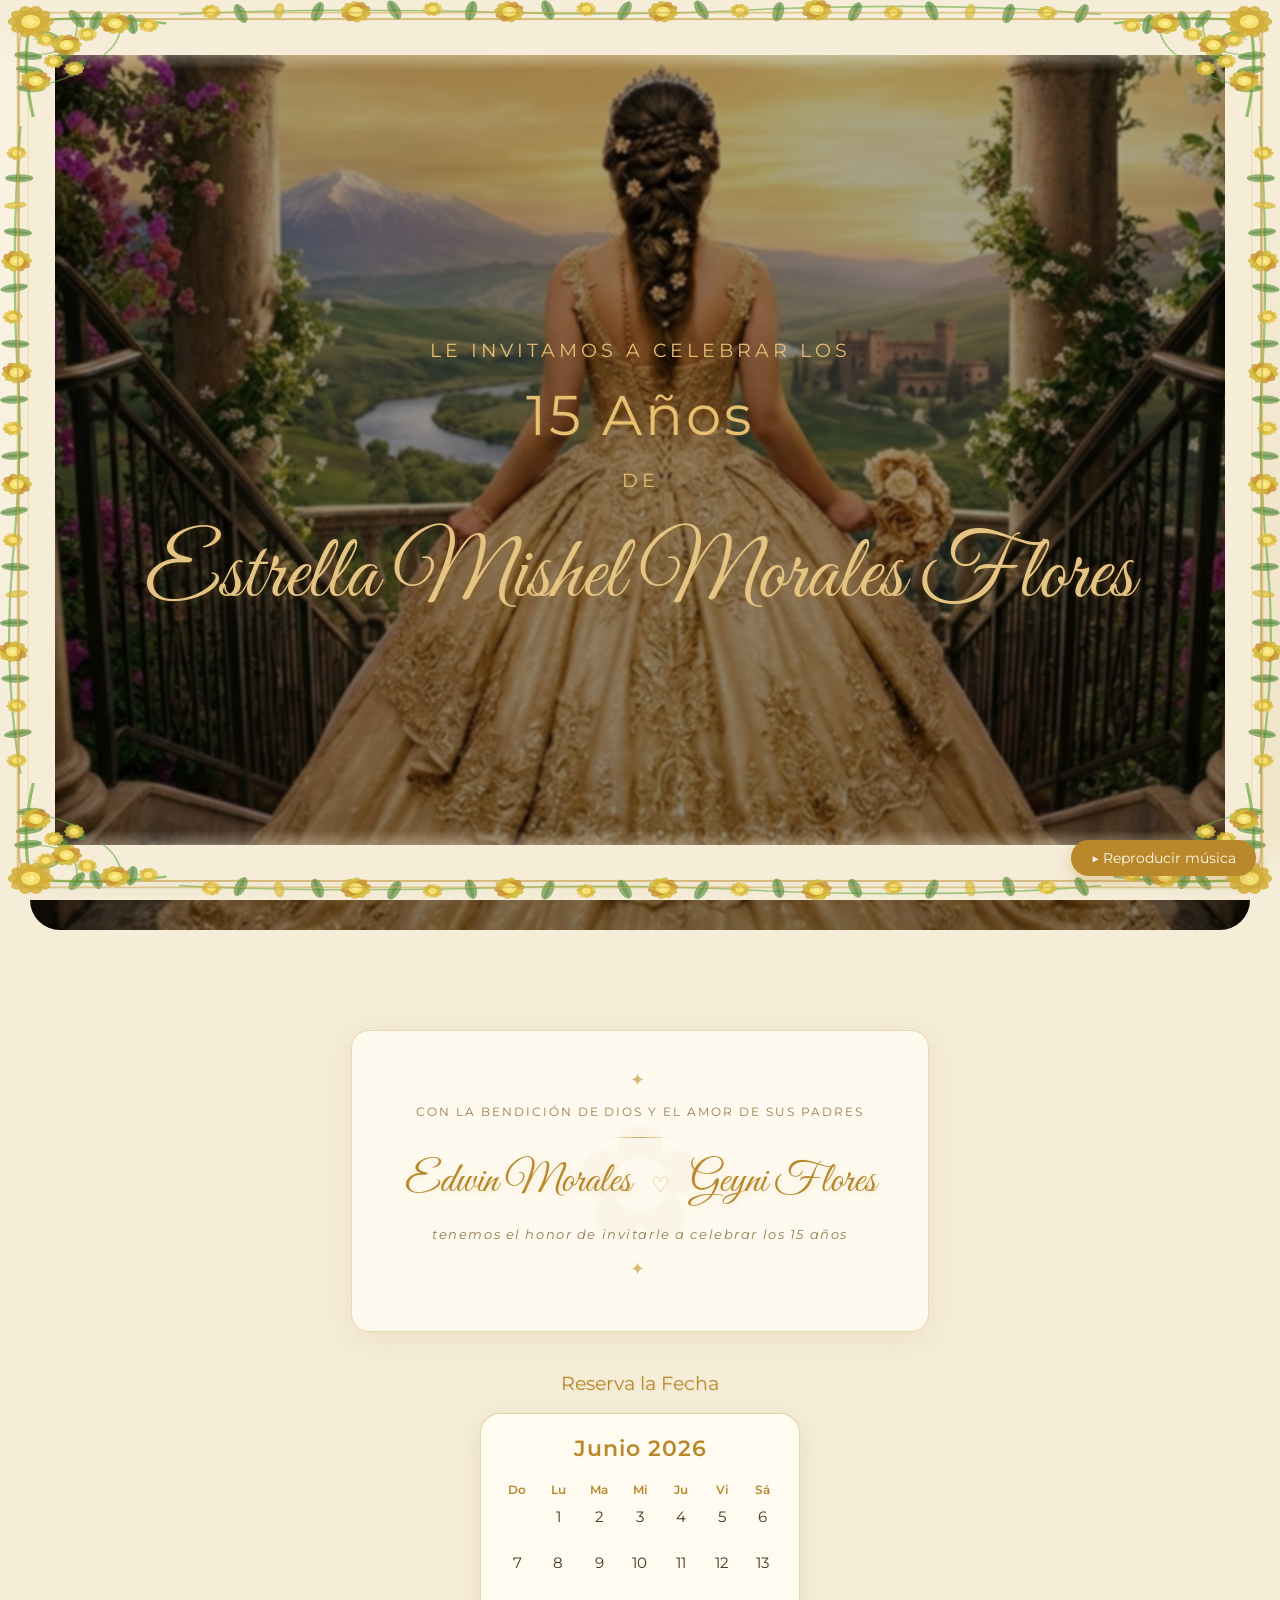
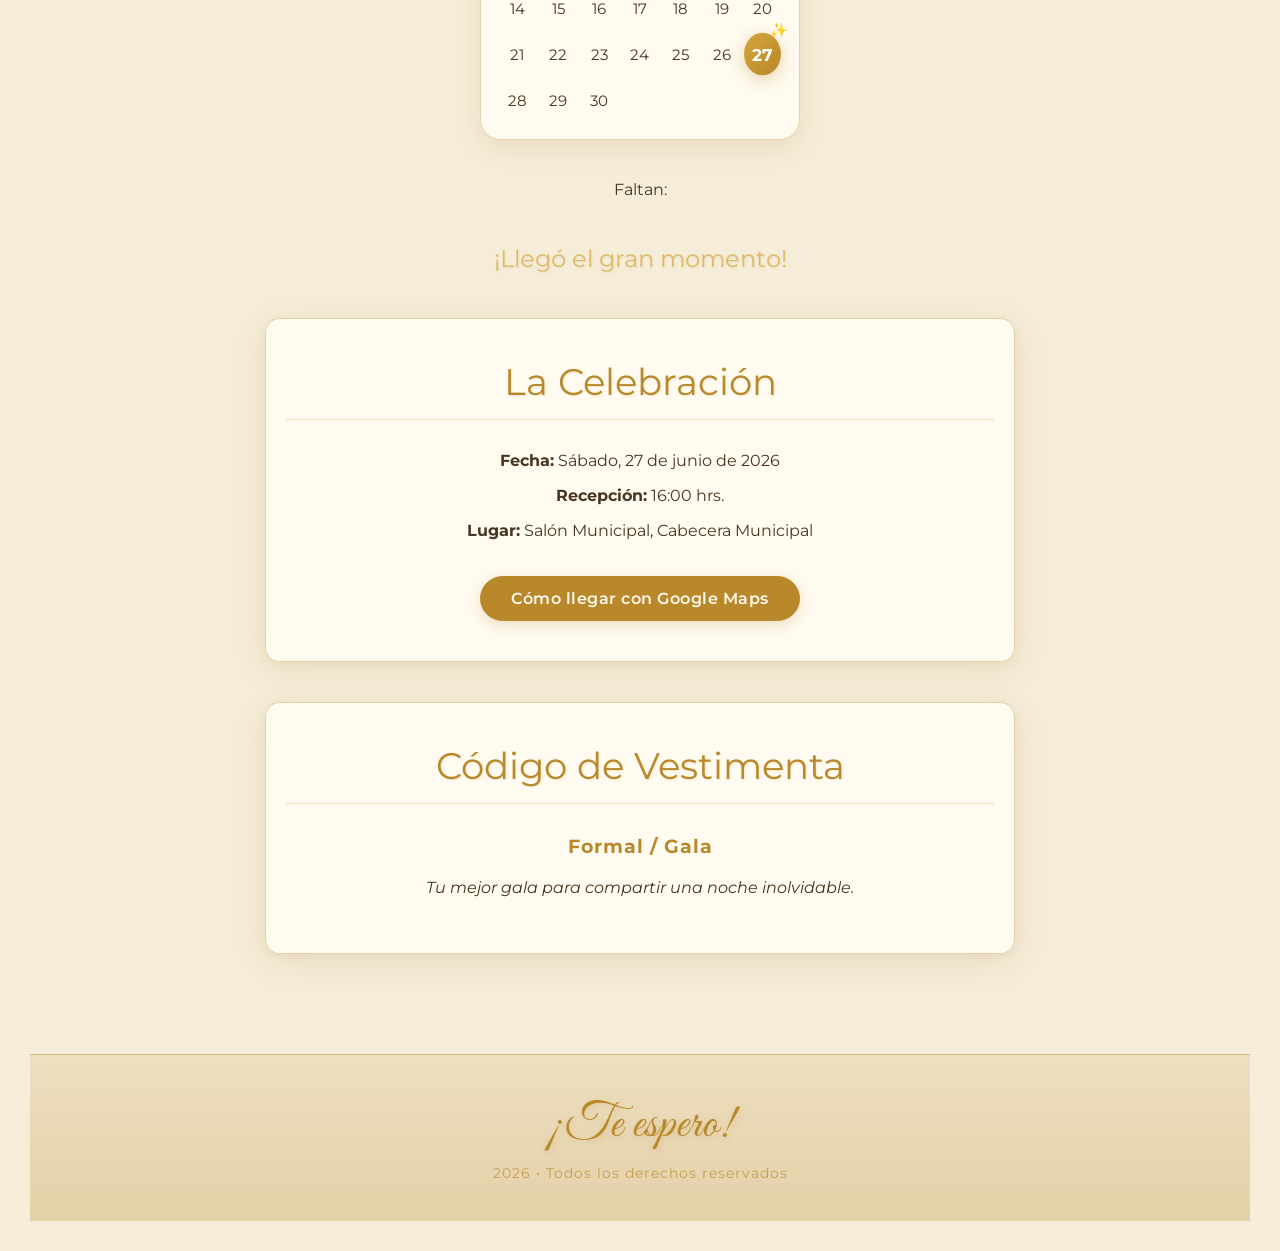
==== commit 8c73cb77: "Audio agregado Se agregó audio de fondo y un botón para reproducir el audio. También se mejoró la di" ====
--- a/index.html
+++ b/index.html
@@ -9,7 +9,11 @@
     
 </head>
 <body>
-
+   <audio id="bgMusic" loop>
+        <source src="audio/fondo.mp3" type="audio/mpeg">
+    </audio>
+
+<button id="musicBtn" onclick="toggleMusic()">▶ Reproducir música</button>
 <!-- ══════════════════════════════
      MARCO FLORAL SVG (overlay fijo)
      Flores y hojas dibujadas con SVG puro.
@@ -456,6 +460,18 @@
                 document.getElementById("countdown").innerHTML = "<h2 style='color:#dfba6b;'>¡Llegó el gran momento!</h2>";
             }
         }, 1000);
+
+        function toggleMusic() {
+            const audio = document.getElementById('bgMusic');
+            const btn = document.getElementById('musicBtn');
+            if (audio.paused) {
+                audio.play();
+                btn.textContent = '⏸ Pausar música';
+            } else {
+                audio.pause();
+                btn.textContent = '▶ Reproducir música';
+            }
+        }
     </script>
 </body>
 </html>
--- a/estilos.css
+++ b/estilos.css
@@ -140,7 +140,7 @@
                 ),
                 url('img/image1.png') center/cover no-repeat;
 
-            filter: blur(5px) brightness(0.75);
+            filter: blur(1px) brightness(0.85);
             transform: scale(1.08); /* evita bordes vacíos al difuminar */
             z-index: 0;
         }
@@ -521,4 +521,24 @@
     z-index: 9999;
     width: 100%;
     height: 100%;
+}
+
+#musicBtn {
+    position: fixed;
+    bottom: 24px;
+    right: 24px;
+    z-index: 10000;
+    background: #b8882a;
+    color: #fff8ec;
+    border: none;
+    border-radius: 50px;
+    padding: 10px 20px;
+    font-family: 'Montserrat', sans-serif;
+    font-size: 0.85rem;
+    cursor: pointer;
+    box-shadow: 0 4px 14px rgba(184,136,42,0.35);
+    transition: 0.3s;
+}
+#musicBtn:hover {
+    background: #9a7020;
 }
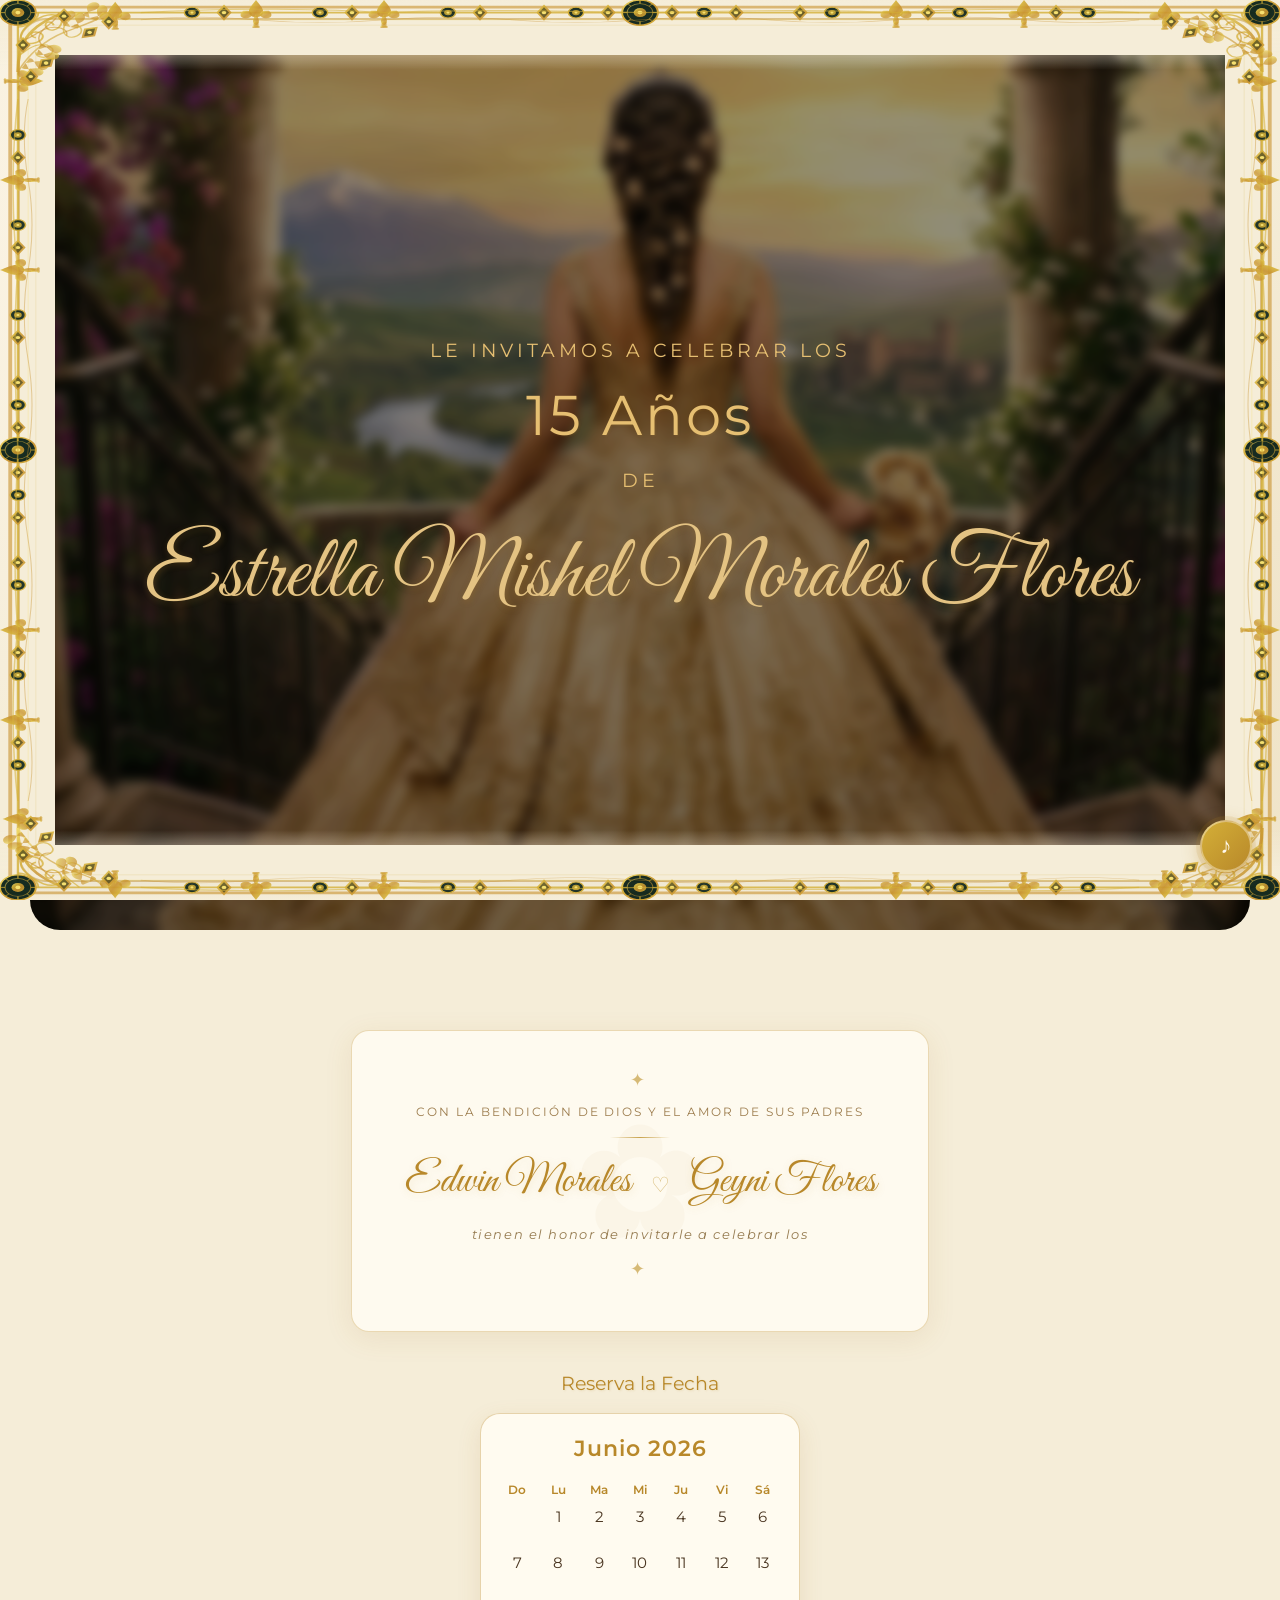
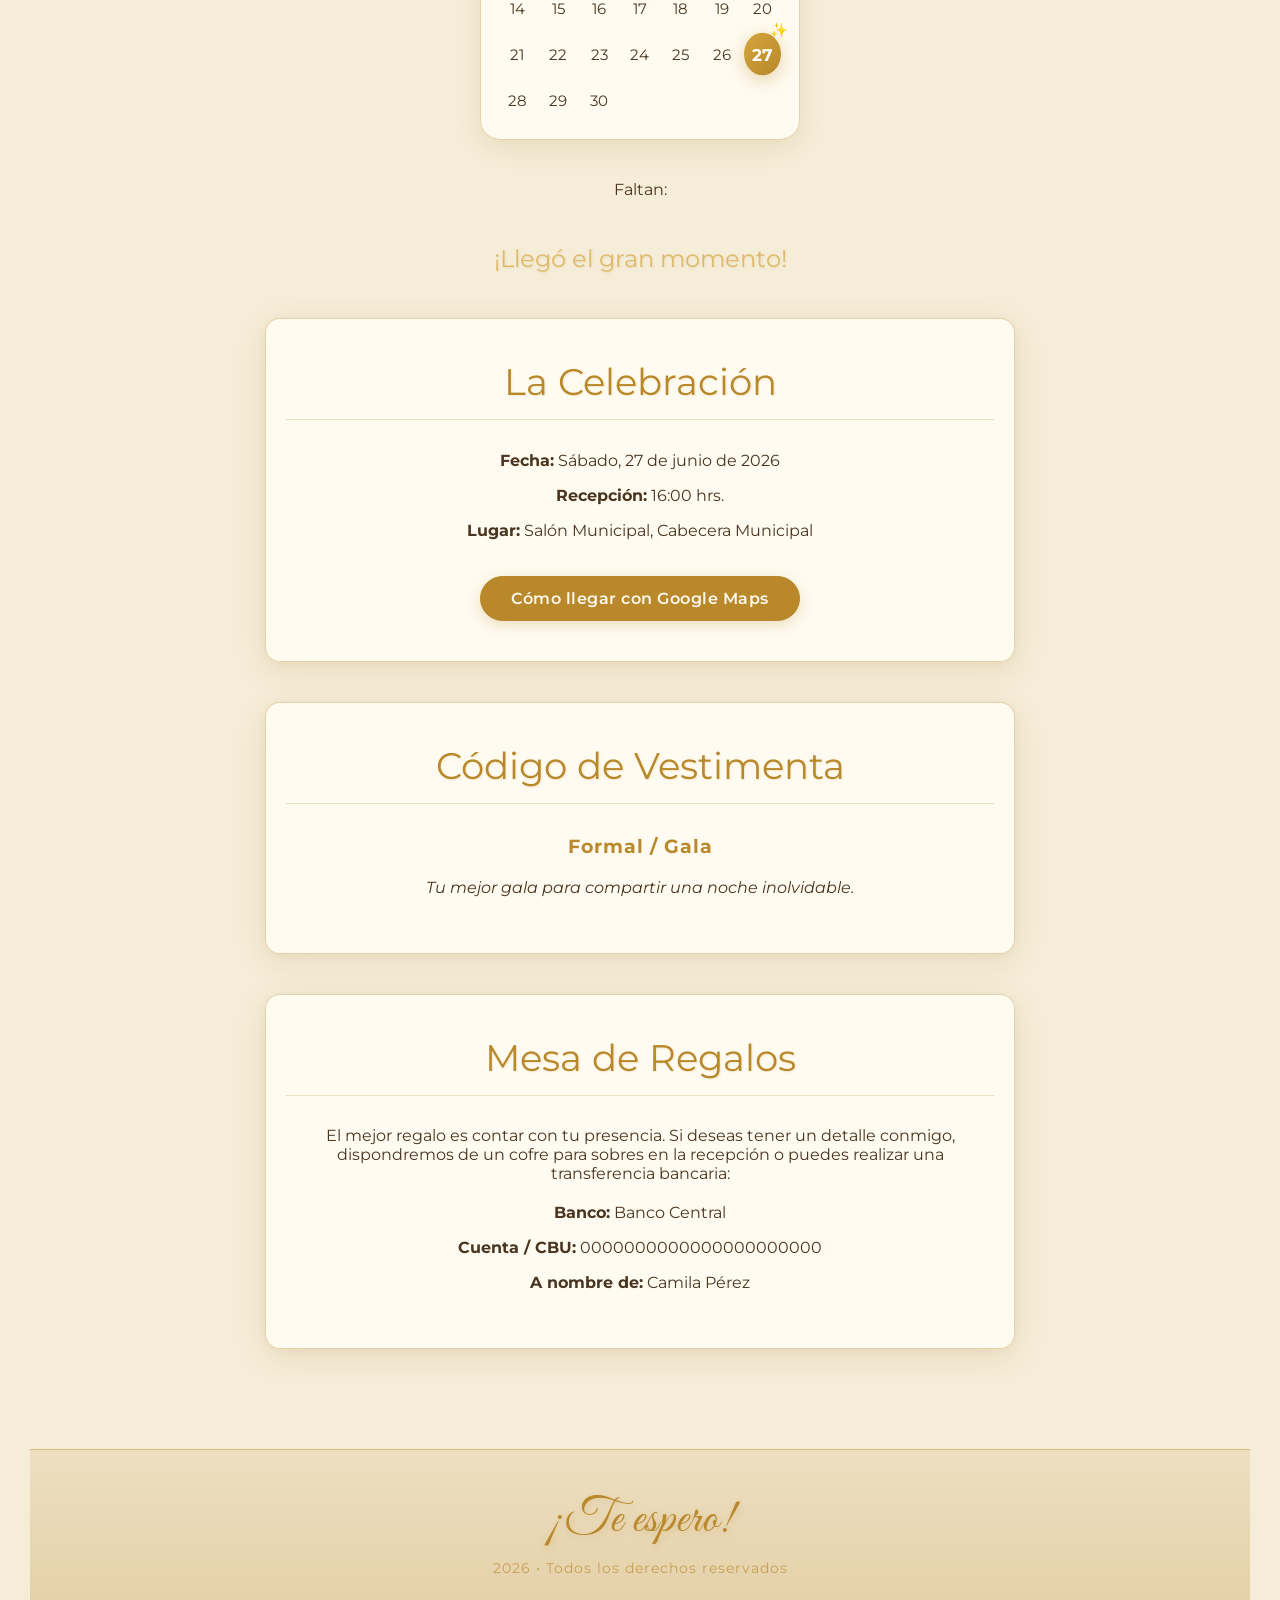
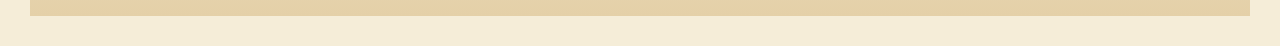
==== commit 7ea6cf2c: "cambio de nombre" ====
--- a/index.html
+++ b/index.html
@@ -9,316 +9,356 @@
     
 </head>
 <body>
-   <audio id="bgMusic" loop>
-        <source src="audio/fondo.mp3" type="audio/mpeg">
-    </audio>
-
-<button id="musicBtn" onclick="toggleMusic()">▶ Reproducir música</button>
-<!-- ══════════════════════════════
-     MARCO FLORAL SVG (overlay fijo)
-     Flores y hojas dibujadas con SVG puro.
-════════════════════════════════ -->
+
+<!-- ══════════════════════════════════════
+     MARCO BARROCO ORNAMENTAL (overlay fijo)
+     Volutas, medallones y ornamentos dorados.
+═══════════════════════════════════════════ -->
 <svg class="floral-border-svg" viewBox="0 0 1000 1000" preserveAspectRatio="none" xmlns="http://www.w3.org/2000/svg">
   <defs>
-    <!-- Pétalo base -->
-    <ellipse id="pt" rx="8" ry="18" fill="#d4af37"/>
-    <!-- Flor grande (5 pétalos) -->
-    <g id="FG">
-      <use href="#pt" fill="#d4b83a" opacity="0.88"/>
-      <use href="#pt" transform="rotate(72)"  fill="#c8922e" opacity="0.82"/>
-      <use href="#pt" transform="rotate(144)" fill="#d4b83a" opacity="0.86"/>
-      <use href="#pt" transform="rotate(216)" fill="#c8922e" opacity="0.82"/>
-      <use href="#pt" transform="rotate(288)" fill="#d4b83a" opacity="0.86"/>
-      <circle r="7.5" fill="#f5e070"/>
-      <circle r="3.5" fill="#fff3a0" opacity="0.7"/>
+    <!-- Gradiente dorado metálico -->
+    <linearGradient id="gd" x1="0%" y1="0%" x2="100%" y2="100%">
+      <stop offset="0%"   stop-color="#f5e070"/>
+      <stop offset="30%"  stop-color="#d4af37"/>
+      <stop offset="60%"  stop-color="#c8922e"/>
+      <stop offset="100%" stop-color="#d4af37"/>
+    </linearGradient>
+    <linearGradient id="gd2" x1="0%" y1="0%" x2="0%" y2="100%">
+      <stop offset="0%"   stop-color="#f5e070"/>
+      <stop offset="50%"  stop-color="#d4af37"/>
+      <stop offset="100%" stop-color="#a07820"/>
+    </linearGradient>
+
+    <!-- Voluta S simple -->
+    <g id="VL">
+      <path d="M0,0 C8,-10 18,-8 16,0 C14,8 4,10 6,18 C8,26 20,24 18,32"
+            stroke="url(#gd)" stroke-width="2.2" fill="none" opacity="0.85"/>
     </g>
-    <!-- Flor mediana -->
-    <g id="FM">
-      <ellipse rx="5.5" ry="12" fill="#d4b83a" opacity="0.85"/>
-      <ellipse rx="5.5" ry="12" transform="rotate(72)"  fill="#c8922e" opacity="0.80"/>
-      <ellipse rx="5.5" ry="12" transform="rotate(144)" fill="#d4b83a" opacity="0.83"/>
-      <ellipse rx="5.5" ry="12" transform="rotate(216)" fill="#c8922e" opacity="0.80"/>
-      <ellipse rx="5.5" ry="12" transform="rotate(288)" fill="#d4b83a" opacity="0.83"/>
-      <circle r="5.5" fill="#f5e070"/>
-      <circle r="2.5" fill="#fff3a0" opacity="0.7"/>
+    <!-- Medallón central esquina -->
+    <g id="MD">
+      <circle r="14" fill="#0b2118" stroke="url(#gd)" stroke-width="1.5" opacity="0.95"/>
+      <circle r="10" fill="none" stroke="url(#gd)" stroke-width="0.8" opacity="0.6"/>
+      <circle r="5"  fill="url(#gd)" opacity="0.90"/>
+      <circle r="2"  fill="#f5e070"/>
+      <!-- rayos -->
+      <line x1="0" y1="-14" x2="0"  y2="-10" stroke="#d4af37" stroke-width="1.2" opacity="0.7"/>
+      <line x1="0" y1="14"  x2="0"  y2="10"  stroke="#d4af37" stroke-width="1.2" opacity="0.7"/>
+      <line x1="-14" y1="0" x2="-10" y2="0"  stroke="#d4af37" stroke-width="1.2" opacity="0.7"/>
+      <line x1="14"  y1="0" x2="10"  y2="0"  stroke="#d4af37" stroke-width="1.2" opacity="0.7"/>
+      <line x1="-10" y1="-10" x2="-7" y2="-7" stroke="#d4af37" stroke-width="0.9" opacity="0.55"/>
+      <line x1="10"  y1="-10" x2="7"  y2="-7" stroke="#d4af37" stroke-width="0.9" opacity="0.55"/>
+      <line x1="-10" y1="10"  x2="-7" y2="7"  stroke="#d4af37" stroke-width="0.9" opacity="0.55"/>
+      <line x1="10"  y1="10"  x2="7"  y2="7"  stroke="#d4af37" stroke-width="0.9" opacity="0.55"/>
     </g>
-    <!-- Flor pequeña -->
-    <g id="FS">
-      <ellipse rx="3.5" ry="8" fill="#d4b83a" opacity="0.80"/>
-      <ellipse rx="3.5" ry="8" transform="rotate(72)"  fill="#e8c450" opacity="0.75"/>
-      <ellipse rx="3.5" ry="8" transform="rotate(144)" fill="#d4b83a" opacity="0.78"/>
-      <ellipse rx="3.5" ry="8" transform="rotate(216)" fill="#e8c450" opacity="0.75"/>
-      <ellipse rx="3.5" ry="8" transform="rotate(288)" fill="#d4b83a" opacity="0.78"/>
-      <circle r="3.5" fill="#f5e070"/>
+    <!-- Roseta pequeña borde -->
+    <g id="RS">
+      <circle r="6"  fill="#0b2118" stroke="#d4af37" stroke-width="1.2" opacity="0.9"/>
+      <circle r="3"  fill="#d4af37" opacity="0.85"/>
+      <circle r="1.2" fill="#f5e070"/>
     </g>
-    <!-- Hoja lanceolada -->
-    <g id="HJ">
-      <ellipse rx="4.5" ry="11" fill="#5a9040" opacity="0.65"/>
-      <ellipse rx="1.5" ry="10" fill="#3d6e28" opacity="0.30"/>
+    <!-- Diamante ornamental -->
+    <g id="DM">
+      <path d="M0,-9 L6,0 L0,9 L-6,0 Z" fill="url(#gd)" opacity="0.88"/>
+      <path d="M0,-6 L4,0 L0,6 L-4,0 Z" fill="#0b2118" opacity="0.5"/>
+      <circle r="1.8" fill="#f5e070"/>
     </g>
-    <!-- Capullo -->
-    <g id="CP">
-      <ellipse rx="4" ry="9" fill="#d4b83a" opacity="0.70"/>
-      <ellipse rx="2" ry="5" fill="#f0d060" opacity="0.60" transform="translateY(-2)"/>
+    <!-- Flor de lis -->
+    <g id="FL">
+      <path d="M0,-16 C-3,-10 -7,-6 -5,0 C-3,4 3,4 5,0 C7,-6 3,-10 0,-16 Z" fill="url(#gd)" opacity="0.90"/>
+      <path d="M0,0 C-2,4 -4,8 0,12 C4,8 2,4 0,0 Z" fill="url(#gd)" opacity="0.80"/>
+      <path d="M-10,-4 C-14,0 -12,6 -6,4 C-2,2 -2,-2 -6,-4 Z" fill="url(#gd)" opacity="0.78"/>
+      <path d="M10,-4 C14,0 12,6 6,4 C2,2 2,-2 6,-4 Z" fill="url(#gd)" opacity="0.78"/>
+      <rect x="-2" y="8" width="4" height="6" rx="1" fill="url(#gd)" opacity="0.75"/>
+      <rect x="-3" y="13" width="6" height="2" rx="1" fill="url(#gd)" opacity="0.70"/>
+    </g>
+    <!-- Acanto hoja -->
+    <g id="AC">
+      <path d="M0,0 C4,-6 10,-8 8,-14 C6,-20 -2,-18 0,-12 C2,-6 8,-4 6,0"
+            fill="url(#gd)" opacity="0.70"/>
+      <path d="M0,0 C-4,-6 -10,-8 -8,-14 C-6,-20 2,-18 0,-12 C-2,-6 -8,-4 -6,0"
+            fill="url(#gd)" opacity="0.65"/>
     </g>
   </defs>
 
-  <!-- ═══════════════════
-       ESQUINA SUP. IZQUIERDA
-  ═══════════════════ -->
-  <!-- Ramas -->
-  <path d="M24,24 Q70,16 130,26"  stroke="#6aaa44" stroke-width="2.4" fill="none" opacity="0.72"/>
-  <path d="M24,24 Q16,70 26,130"  stroke="#6aaa44" stroke-width="2.4" fill="none" opacity="0.72"/>
-  <path d="M60,21  Q62,46 48,62"  stroke="#6aaa44" stroke-width="1.5" fill="none" opacity="0.55"/>
-  <path d="M95,25  Q94,50 78,64"  stroke="#6aaa44" stroke-width="1.5" fill="none" opacity="0.55"/>
-  <path d="M22,62  Q46,60 60,48"  stroke="#6aaa44" stroke-width="1.5" fill="none" opacity="0.55"/>
-  <path d="M23,95  Q48,93 62,78"  stroke="#6aaa44" stroke-width="1.5" fill="none" opacity="0.55"/>
-  <path d="M38,22  Q36,36 26,44"  stroke="#6aaa44" stroke-width="1.2" fill="none" opacity="0.45"/>
-  <!-- Hojas -->
-  <use href="#HJ" transform="translate(60,21)  rotate(-28)"/>
-  <use href="#HJ" transform="translate(75,23)  rotate(14)"/>
-  <use href="#HJ" transform="translate(103,27) rotate(-8)"/>
-  <use href="#HJ" transform="translate(22,62)  rotate(-82)"/>
-  <use href="#HJ" transform="translate(23,78)  rotate(-78)"/>
-  <use href="#HJ" transform="translate(24,98)  rotate(-88)"/>
-  <use href="#HJ" transform="translate(50,60)  rotate(22)"/>
-  <use href="#HJ" transform="translate(60,76)  rotate(32)"/>
-  <use href="#HJ" transform="translate(38,40)  rotate(-60)"/>
-  <!-- Capullos -->
-  <use href="#CP" transform="translate(85,26)  rotate(15)"/>
-  <use href="#CP" transform="translate(25,86)  rotate(-75)"/>
-  <use href="#CP" transform="translate(55,50)  rotate(40)"/>
-  <!-- Flores -->
-  <use href="#FG" transform="translate(24,24)  rotate(18)"/>
-  <use href="#FM" transform="translate(52,50)  rotate(-22)"/>
-  <use href="#FM" transform="translate(90,26)  rotate(10)"/>
-  <use href="#FS" transform="translate(68,38)  rotate(42)"/>
-  <use href="#FS" transform="translate(42,68)  rotate(-30)"/>
-  <use href="#FM" transform="translate(28,90)  rotate(5)"/>
-  <use href="#FS" transform="translate(58,76)  rotate(52)"/>
-  <use href="#FS" transform="translate(116,28) rotate(-18)"/>
-  <use href="#FS" transform="translate(36,44)  rotate(-50)"/>
-
-  <!-- ═══════════════════
-       ESQUINA SUP. DERECHA
-  ═══════════════════ -->
-  <path d="M976,24 Q930,16 870,26"  stroke="#6aaa44" stroke-width="2.4" fill="none" opacity="0.72"/>
-  <path d="M976,24 Q984,70 974,130" stroke="#6aaa44" stroke-width="2.4" fill="none" opacity="0.72"/>
-  <path d="M940,21  Q938,46 952,62" stroke="#6aaa44" stroke-width="1.5" fill="none" opacity="0.55"/>
-  <path d="M905,25  Q906,50 922,64" stroke="#6aaa44" stroke-width="1.5" fill="none" opacity="0.55"/>
-  <path d="M978,62  Q954,60 940,48" stroke="#6aaa44" stroke-width="1.5" fill="none" opacity="0.55"/>
-  <path d="M977,95  Q952,93 938,78" stroke="#6aaa44" stroke-width="1.5" fill="none" opacity="0.55"/>
-  <path d="M962,22  Q964,36 974,44" stroke="#6aaa44" stroke-width="1.2" fill="none" opacity="0.45"/>
-  <use href="#HJ" transform="translate(940,21) rotate(28)"/>
-  <use href="#HJ" transform="translate(925,23) rotate(-14)"/>
-  <use href="#HJ" transform="translate(897,27) rotate(8)"/>
-  <use href="#HJ" transform="translate(978,62) rotate(82)"/>
-  <use href="#HJ" transform="translate(977,78) rotate(78)"/>
-  <use href="#HJ" transform="translate(976,98) rotate(88)"/>
-  <use href="#HJ" transform="translate(950,60) rotate(-22)"/>
-  <use href="#HJ" transform="translate(940,76) rotate(-32)"/>
-  <use href="#HJ" transform="translate(962,40) rotate(60)"/>
-  <use href="#CP" transform="translate(915,26) rotate(-15)"/>
-  <use href="#CP" transform="translate(975,86) rotate(75)"/>
-  <use href="#CP" transform="translate(945,50) rotate(-40)"/>
-  <use href="#FG" transform="translate(976,24) rotate(-18)"/>
-  <use href="#FM" transform="translate(948,50) rotate(22)"/>
-  <use href="#FM" transform="translate(910,26) rotate(-10)"/>
-  <use href="#FS" transform="translate(932,38) rotate(-42)"/>
-  <use href="#FS" transform="translate(958,68) rotate(30)"/>
-  <use href="#FM" transform="translate(972,90) rotate(-5)"/>
-  <use href="#FS" transform="translate(942,76) rotate(-52)"/>
-  <use href="#FS" transform="translate(884,28) rotate(18)"/>
-  <use href="#FS" transform="translate(964,44) rotate(50)"/>
-
-  <!-- ═══════════════════
-       ESQUINA INF. IZQUIERDA
-  ═══════════════════ -->
-  <path d="M24,976 Q70,984 130,974"  stroke="#6aaa44" stroke-width="2.4" fill="none" opacity="0.72"/>
-  <path d="M24,976 Q16,930 26,870"  stroke="#6aaa44" stroke-width="2.4" fill="none" opacity="0.72"/>
-  <path d="M60,979  Q62,954 48,938" stroke="#6aaa44" stroke-width="1.5" fill="none" opacity="0.55"/>
-  <path d="M95,975  Q94,950 78,936" stroke="#6aaa44" stroke-width="1.5" fill="none" opacity="0.55"/>
-  <path d="M22,938  Q46,940 60,952" stroke="#6aaa44" stroke-width="1.5" fill="none" opacity="0.55"/>
-  <path d="M23,905  Q48,907 62,922" stroke="#6aaa44" stroke-width="1.5" fill="none" opacity="0.55"/>
-  <path d="M38,978  Q36,964 26,956" stroke="#6aaa44" stroke-width="1.2" fill="none" opacity="0.45"/>
-  <use href="#HJ" transform="translate(60,979)  rotate(28)"/>
-  <use href="#HJ" transform="translate(75,977)  rotate(-14)"/>
-  <use href="#HJ" transform="translate(103,973) rotate(8)"/>
-  <use href="#HJ" transform="translate(22,938)  rotate(82)"/>
-  <use href="#HJ" transform="translate(23,922)  rotate(78)"/>
-  <use href="#HJ" transform="translate(24,902)  rotate(88)"/>
-  <use href="#HJ" transform="translate(50,940)  rotate(-22)"/>
-  <use href="#HJ" transform="translate(60,924)  rotate(-32)"/>
-  <use href="#HJ" transform="translate(38,960)  rotate(60)"/>
-  <use href="#CP" transform="translate(85,974)  rotate(-15)"/>
-  <use href="#CP" transform="translate(25,914)  rotate(75)"/>
-  <use href="#CP" transform="translate(55,950)  rotate(-40)"/>
-  <use href="#FG" transform="translate(24,976)  rotate(-18)"/>
-  <use href="#FM" transform="translate(52,950)  rotate(22)"/>
-  <use href="#FM" transform="translate(90,974)  rotate(-10)"/>
-  <use href="#FS" transform="translate(68,962)  rotate(-42)"/>
-  <use href="#FS" transform="translate(42,932)  rotate(30)"/>
-  <use href="#FM" transform="translate(28,910)  rotate(-5)"/>
-  <use href="#FS" transform="translate(58,924)  rotate(-52)"/>
-  <use href="#FS" transform="translate(116,972) rotate(18)"/>
-  <use href="#FS" transform="translate(36,956)  rotate(50)"/>
-
-  <!-- ═══════════════════
-       ESQUINA INF. DERECHA
-  ═══════════════════ -->
-  <path d="M976,976 Q930,984 870,974"  stroke="#6aaa44" stroke-width="2.4" fill="none" opacity="0.72"/>
-  <path d="M976,976 Q984,930 974,870"  stroke="#6aaa44" stroke-width="2.4" fill="none" opacity="0.72"/>
-  <path d="M940,979  Q938,954 952,938" stroke="#6aaa44" stroke-width="1.5" fill="none" opacity="0.55"/>
-  <path d="M905,975  Q906,950 922,936" stroke="#6aaa44" stroke-width="1.5" fill="none" opacity="0.55"/>
-  <path d="M978,938  Q954,940 940,952" stroke="#6aaa44" stroke-width="1.5" fill="none" opacity="0.55"/>
-  <path d="M977,905  Q952,907 938,922" stroke="#6aaa44" stroke-width="1.5" fill="none" opacity="0.55"/>
-  <path d="M962,978  Q964,964 974,956" stroke="#6aaa44" stroke-width="1.2" fill="none" opacity="0.45"/>
-  <use href="#HJ" transform="translate(940,979) rotate(-28)"/>
-  <use href="#HJ" transform="translate(925,977) rotate(14)"/>
-  <use href="#HJ" transform="translate(897,973) rotate(-8)"/>
-  <use href="#HJ" transform="translate(978,938) rotate(-82)"/>
-  <use href="#HJ" transform="translate(977,922) rotate(-78)"/>
-  <use href="#HJ" transform="translate(976,902) rotate(-88)"/>
-  <use href="#HJ" transform="translate(950,940) rotate(22)"/>
-  <use href="#HJ" transform="translate(940,924) rotate(32)"/>
-  <use href="#HJ" transform="translate(962,960) rotate(-60)"/>
-  <use href="#CP" transform="translate(915,974) rotate(15)"/>
-  <use href="#CP" transform="translate(975,914) rotate(-75)"/>
-  <use href="#CP" transform="translate(945,950) rotate(40)"/>
-  <use href="#FG" transform="translate(976,976) rotate(18)"/>
-  <use href="#FM" transform="translate(948,950) rotate(-22)"/>
-  <use href="#FM" transform="translate(910,974) rotate(10)"/>
-  <use href="#FS" transform="translate(932,962) rotate(42)"/>
-  <use href="#FS" transform="translate(958,932) rotate(-30)"/>
-  <use href="#FM" transform="translate(972,910) rotate(5)"/>
-  <use href="#FS" transform="translate(942,924) rotate(52)"/>
-  <use href="#FS" transform="translate(884,972) rotate(-18)"/>
-  <use href="#FS" transform="translate(964,956) rotate(-50)"/>
-
-  <!-- ═══════════════════
-       BORDE SUPERIOR
-  ═══════════════════ -->
-  <path d="M140,16 Q250,8 400,14 Q500,18 600,10 Q750,2 860,16"
-        stroke="#6aaa44" stroke-width="1.8" fill="none" opacity="0.60"/>
-  <!-- flores y hojas cada ~55px -->
-  <use href="#FS" transform="translate(165,13)  rotate(8)"/>
-  <use href="#HJ" transform="translate(188,15)  rotate(-18)"/>
-  <use href="#CP" transform="translate(218,12)  rotate(6)"/>
-  <use href="#HJ" transform="translate(248,13)  rotate(14)"/>
-  <use href="#FM" transform="translate(278,13)  rotate(-5)"/>
-  <use href="#HJ" transform="translate(308,11)  rotate(-20)"/>
-  <use href="#FS" transform="translate(338,10)  rotate(25)"/>
-  <use href="#HJ" transform="translate(368,12)  rotate(10)"/>
-  <use href="#FM" transform="translate(398,13)  rotate(-10)"/>
-  <use href="#HJ" transform="translate(428,11)  rotate(-15)"/>
-  <use href="#FS" transform="translate(458,10)  rotate(5)"/>
-  <use href="#HJ" transform="translate(488,12)  rotate(20)"/>
-  <use href="#FM" transform="translate(518,13)  rotate(-8)"/>
-  <use href="#HJ" transform="translate(548,11)  rotate(-22)"/>
-  <use href="#FS" transform="translate(578,12)  rotate(12)"/>
-  <use href="#HJ" transform="translate(608,13)  rotate(8)"/>
-  <use href="#FM" transform="translate(638,11)  rotate(-6)"/>
-  <use href="#HJ" transform="translate(668,13)  rotate(18)"/>
-  <use href="#FS" transform="translate(698,14)  rotate(-10)"/>
-  <use href="#HJ" transform="translate(728,12)  rotate(-16)"/>
-  <use href="#CP" transform="translate(758,13)  rotate(8)"/>
-  <use href="#HJ" transform="translate(788,15)  rotate(12)"/>
-  <use href="#FS" transform="translate(818,14)  rotate(-5)"/>
-  <use href="#HJ" transform="translate(845,15)  rotate(20)"/>
-
-  <!-- ═══════════════════
+  <!-- ══════════════════════
+       LÍNEAS DEL MARCO (4 capas)
+  ══════════════════════ -->
+  <!-- Línea exterior gruesa -->
+  <rect x="8"  y="8"  width="984" height="984" rx="2" fill="none" stroke="#c8922e" stroke-width="3"   opacity="0.60"/>
+  <!-- Línea dorada brillante -->
+  <rect x="14" y="14" width="972" height="972" rx="2" fill="none" stroke="#d4af37" stroke-width="1.8" opacity="0.80"/>
+  <!-- Línea interior fina -->
+  <rect x="22" y="22" width="956" height="956" rx="2" fill="none" stroke="#f5e070" stroke-width="0.7" opacity="0.40"/>
+  <!-- Línea interior de detalle -->
+  <rect x="28" y="28" width="944" height="944" rx="2" fill="none" stroke="#d4af37" stroke-width="0.5" opacity="0.30"/>
+
+  <!-- ══════════════════════
+       ESQUINA SUPERIOR IZQUIERDA
+  ══════════════════════ -->
+  <!-- Arco de volutas principales -->
+  <path d="M14,80 C14,50 20,30 50,14" stroke="url(#gd)" stroke-width="2.5" fill="none" opacity="0.80"/>
+  <path d="M14,80 C22,60 36,44 50,36 C64,28 80,22 80,14" stroke="url(#gd)" stroke-width="1.5" fill="none" opacity="0.60"/>
+  <!-- Volutas decorativas -->
+  <path d="M30,14 C30,22 22,26 18,34 C14,42 18,50 26,48 C34,46 36,38 30,36 C24,34 22,40 28,42"
+        stroke="#d4af37" stroke-width="1.6" fill="none" opacity="0.75"/>
+  <path d="M14,30 C22,30 26,22 34,18 C42,14 50,18 48,26 C46,34 38,36 36,30 C34,24 40,22 42,28"
+        stroke="#d4af37" stroke-width="1.6" fill="none" opacity="0.75"/>
+  <path d="M46,14 C44,24 36,28 32,36 C28,44 32,54 40,52"
+        stroke="#c8922e" stroke-width="1.2" fill="none" opacity="0.60"/>
+  <path d="M14,46 C24,44 28,36 36,32 C44,28 54,32 52,40"
+        stroke="#c8922e" stroke-width="1.2" fill="none" opacity="0.60"/>
+  <path d="M62,14 C58,20 52,22 50,30 C48,38 54,44 60,40 C66,36 64,28 58,28"
+        stroke="#d4af37" stroke-width="1.3" fill="none" opacity="0.65"/>
+  <path d="M14,62 C20,58 22,52 30,50 C38,48 44,54 40,60 C36,66 28,64 28,58"
+        stroke="#d4af37" stroke-width="1.3" fill="none" opacity="0.65"/>
+  <!-- Acantos -->
+  <use href="#AC" transform="translate(70,20) rotate(30)"/>
+  <use href="#AC" transform="translate(20,70) rotate(120)"/>
+  <use href="#AC" transform="translate(55,30) rotate(15)"/>
+  <use href="#AC" transform="translate(30,55) rotate(105)"/>
+  <!-- Flores de lis en esquinas internas -->
+  <use href="#FL" transform="translate(90,18) rotate(0)"/>
+  <use href="#FL" transform="translate(18,90) rotate(90)"/>
+  <!-- Medallón central de esquina -->
+  <use href="#MD" transform="translate(14,14)"/>
+  <!-- Diamantes de relleno -->
+  <use href="#DM" transform="translate(50,18) rotate(0)"/>
+  <use href="#DM" transform="translate(18,50) rotate(0)"/>
+  <use href="#DM" transform="translate(70,36) rotate(45)"/>
+  <use href="#DM" transform="translate(36,70) rotate(45)"/>
+  <use href="#DM" transform="translate(85,24) rotate(0)"/>
+  <use href="#DM" transform="translate(24,85) rotate(0)"/>
+
+  <!-- ══════════════════════
+       ESQUINA SUPERIOR DERECHA
+  ══════════════════════ -->
+  <path d="M986,80 C986,50 980,30 950,14" stroke="url(#gd)" stroke-width="2.5" fill="none" opacity="0.80"/>
+  <path d="M986,80 C978,60 964,44 950,36 C936,28 920,22 920,14" stroke="url(#gd)" stroke-width="1.5" fill="none" opacity="0.60"/>
+  <path d="M970,14 C970,22 978,26 982,34 C986,42 982,50 974,48 C966,46 964,38 970,36 C976,34 978,40 972,42"
+        stroke="#d4af37" stroke-width="1.6" fill="none" opacity="0.75"/>
+  <path d="M986,30 C978,30 974,22 966,18 C958,14 950,18 952,26 C954,34 962,36 964,30 C966,24 960,22 958,28"
+        stroke="#d4af37" stroke-width="1.6" fill="none" opacity="0.75"/>
+  <path d="M954,14 C956,24 964,28 968,36 C972,44 968,54 960,52"
+        stroke="#c8922e" stroke-width="1.2" fill="none" opacity="0.60"/>
+  <path d="M986,46 C976,44 972,36 964,32 C956,28 946,32 948,40"
+        stroke="#c8922e" stroke-width="1.2" fill="none" opacity="0.60"/>
+  <path d="M938,14 C942,20 948,22 950,30 C952,38 946,44 940,40 C934,36 936,28 942,28"
+        stroke="#d4af37" stroke-width="1.3" fill="none" opacity="0.65"/>
+  <path d="M986,62 C980,58 978,52 970,50 C962,48 956,54 960,60 C964,66 972,64 972,58"
+        stroke="#d4af37" stroke-width="1.3" fill="none" opacity="0.65"/>
+  <use href="#AC" transform="translate(930,20) rotate(150)"/>
+  <use href="#AC" transform="translate(980,70) rotate(60)"/>
+  <use href="#AC" transform="translate(945,30) rotate(165)"/>
+  <use href="#AC" transform="translate(970,55) rotate(75)"/>
+  <use href="#FL" transform="translate(910,18) rotate(0)"/>
+  <use href="#FL" transform="translate(982,90) rotate(90)"/>
+  <use href="#MD" transform="translate(986,14)"/>
+  <use href="#DM" transform="translate(950,18) rotate(0)"/>
+  <use href="#DM" transform="translate(982,50) rotate(0)"/>
+  <use href="#DM" transform="translate(930,36) rotate(45)"/>
+  <use href="#DM" transform="translate(964,70) rotate(45)"/>
+  <use href="#DM" transform="translate(915,24) rotate(0)"/>
+  <use href="#DM" transform="translate(976,85) rotate(0)"/>
+
+  <!-- ══════════════════════
+       ESQUINA INFERIOR IZQUIERDA
+  ══════════════════════ -->
+  <path d="M14,920 C14,950 20,970 50,986" stroke="url(#gd)" stroke-width="2.5" fill="none" opacity="0.80"/>
+  <path d="M14,920 C22,940 36,956 50,964 C64,972 80,978 80,986" stroke="url(#gd)" stroke-width="1.5" fill="none" opacity="0.60"/>
+  <path d="M30,986 C30,978 22,974 18,966 C14,958 18,950 26,952 C34,954 36,962 30,964 C24,966 22,960 28,958"
+        stroke="#d4af37" stroke-width="1.6" fill="none" opacity="0.75"/>
+  <path d="M14,970 C22,970 26,978 34,982 C42,986 50,982 48,974 C46,966 38,964 36,970 C34,976 40,978 42,972"
+        stroke="#d4af37" stroke-width="1.6" fill="none" opacity="0.75"/>
+  <path d="M46,986 C44,976 36,972 32,964 C28,956 32,946 40,948"
+        stroke="#c8922e" stroke-width="1.2" fill="none" opacity="0.60"/>
+  <path d="M14,954 C24,956 28,964 36,968 C44,972 54,968 52,960"
+        stroke="#c8922e" stroke-width="1.2" fill="none" opacity="0.60"/>
+  <path d="M62,986 C58,980 52,978 50,970 C48,962 54,956 60,960 C66,964 64,972 58,972"
+        stroke="#d4af37" stroke-width="1.3" fill="none" opacity="0.65"/>
+  <path d="M14,938 C20,942 22,948 30,950 C38,952 44,946 40,940 C36,934 28,936 28,942"
+        stroke="#d4af37" stroke-width="1.3" fill="none" opacity="0.65"/>
+  <use href="#AC" transform="translate(70,980) rotate(-30)"/>
+  <use href="#AC" transform="translate(20,930) rotate(-120)"/>
+  <use href="#AC" transform="translate(55,970) rotate(-15)"/>
+  <use href="#AC" transform="translate(30,945) rotate(-105)"/>
+  <use href="#FL" transform="translate(90,982) rotate(180)"/>
+  <use href="#FL" transform="translate(18,910) rotate(-90)"/>
+  <use href="#MD" transform="translate(14,986)"/>
+  <use href="#DM" transform="translate(50,982) rotate(0)"/>
+  <use href="#DM" transform="translate(18,950) rotate(0)"/>
+  <use href="#DM" transform="translate(70,964) rotate(45)"/>
+  <use href="#DM" transform="translate(36,930) rotate(45)"/>
+  <use href="#DM" transform="translate(85,976) rotate(0)"/>
+  <use href="#DM" transform="translate(24,915) rotate(0)"/>
+
+  <!-- ══════════════════════
+       ESQUINA INFERIOR DERECHA
+  ══════════════════════ -->
+  <path d="M986,920 C986,950 980,970 950,986" stroke="url(#gd)" stroke-width="2.5" fill="none" opacity="0.80"/>
+  <path d="M986,920 C978,940 964,956 950,964 C936,972 920,978 920,986" stroke="url(#gd)" stroke-width="1.5" fill="none" opacity="0.60"/>
+  <path d="M970,986 C970,978 978,974 982,966 C986,958 982,950 974,952 C966,954 964,962 970,964 C976,966 978,960 972,958"
+        stroke="#d4af37" stroke-width="1.6" fill="none" opacity="0.75"/>
+  <path d="M986,970 C978,970 974,978 966,982 C958,986 950,982 952,974 C954,966 962,964 964,970 C966,976 960,978 958,972"
+        stroke="#d4af37" stroke-width="1.6" fill="none" opacity="0.75"/>
+  <path d="M954,986 C956,976 964,972 968,964 C972,956 968,946 960,948"
+        stroke="#c8922e" stroke-width="1.2" fill="none" opacity="0.60"/>
+  <path d="M986,954 C976,956 972,964 964,968 C956,972 946,968 948,960"
+        stroke="#c8922e" stroke-width="1.2" fill="none" opacity="0.60"/>
+  <path d="M938,986 C942,980 948,978 950,970 C952,962 946,956 940,960 C934,964 936,972 942,972"
+        stroke="#d4af37" stroke-width="1.3" fill="none" opacity="0.65"/>
+  <path d="M986,938 C980,942 978,948 970,950 C962,952 956,946 960,940 C964,934 972,936 972,942"
+        stroke="#d4af37" stroke-width="1.3" fill="none" opacity="0.65"/>
+  <use href="#AC" transform="translate(930,980) rotate(-150)"/>
+  <use href="#AC" transform="translate(980,930) rotate(-60)"/>
+  <use href="#AC" transform="translate(945,970) rotate(-165)"/>
+  <use href="#AC" transform="translate(970,945) rotate(-75)"/>
+  <use href="#FL" transform="translate(910,982) rotate(180)"/>
+  <use href="#FL" transform="translate(982,910) rotate(-90)"/>
+  <use href="#MD" transform="translate(986,986)"/>
+  <use href="#DM" transform="translate(950,982) rotate(0)"/>
+  <use href="#DM" transform="translate(982,950) rotate(0)"/>
+  <use href="#DM" transform="translate(930,964) rotate(45)"/>
+  <use href="#DM" transform="translate(964,930) rotate(45)"/>
+  <use href="#DM" transform="translate(915,976) rotate(0)"/>
+  <use href="#DM" transform="translate(976,915) rotate(0)"/>
+
+  <!-- ══════════════════════
+       BORDE SUPERIOR — ornamentos entre esquinas
+  ══════════════════════ -->
+  <!-- Medallón central top -->
+  <use href="#MD" transform="translate(500,14)"/>
+  <!-- Flores de lis simétricas -->
+  <use href="#FL" transform="translate(300,16) rotate(0)"/>
+  <use href="#FL" transform="translate(700,16) rotate(0)"/>
+  <use href="#FL" transform="translate(200,16) rotate(0)"/>
+  <use href="#FL" transform="translate(800,16) rotate(0)"/>
+  <!-- Rosetas intermedias -->
+  <use href="#RS" transform="translate(150,14)"/>
+  <use href="#RS" transform="translate(250,14)"/>
+  <use href="#RS" transform="translate(350,14)"/>
+  <use href="#RS" transform="translate(450,14)"/>
+  <use href="#RS" transform="translate(550,14)"/>
+  <use href="#RS" transform="translate(650,14)"/>
+  <use href="#RS" transform="translate(750,14)"/>
+  <use href="#RS" transform="translate(850,14)"/>
+  <!-- Diamantes pequeños -->
+  <use href="#DM" transform="translate(175,14)"/>
+  <use href="#DM" transform="translate(275,14)"/>
+  <use href="#DM" transform="translate(375,14)"/>
+  <use href="#DM" transform="translate(425,14)"/>
+  <use href="#DM" transform="translate(475,14)"/>
+  <use href="#DM" transform="translate(525,14)"/>
+  <use href="#DM" transform="translate(575,14)"/>
+  <use href="#DM" transform="translate(625,14)"/>
+  <use href="#DM" transform="translate(725,14)"/>
+  <use href="#DM" transform="translate(825,14)"/>
+  <!-- Volutas hacia el medallón central -->
+  <path d="M110,14 C180,8 260,10 300,14" stroke="#d4af37" stroke-width="1.2" fill="none" opacity="0.55"/>
+  <path d="M890,14 C820,8 740,10 700,14" stroke="#d4af37" stroke-width="1.2" fill="none" opacity="0.55"/>
+  <path d="M300,14 C360,10 440,12 500,14" stroke="#d4af37" stroke-width="1.2" fill="none" opacity="0.55"/>
+  <path d="M700,14 C640,10 560,12 500,14" stroke="#d4af37" stroke-width="1.2" fill="none" opacity="0.55"/>
+  <!-- ondas decorativas top -->
+  <path d="M110,22 Q150,16 200,22 Q250,28 300,22 Q350,16 400,22 Q450,28 500,22 Q550,16 600,22 Q650,28 700,22 Q750,16 800,22 Q850,28 890,22"
+        stroke="#c8922e" stroke-width="0.8" fill="none" opacity="0.40"/>
+
+  <!-- ══════════════════════
        BORDE INFERIOR
-  ═══════════════════ -->
-  <path d="M140,984 Q250,992 400,986 Q500,982 600,990 Q750,998 860,984"
-        stroke="#6aaa44" stroke-width="1.8" fill="none" opacity="0.60"/>
-  <use href="#FS" transform="translate(165,987)  rotate(-8)"/>
-  <use href="#HJ" transform="translate(188,985)  rotate(18)"/>
-  <use href="#CP" transform="translate(218,988)  rotate(-6)"/>
-  <use href="#HJ" transform="translate(248,987)  rotate(-14)"/>
-  <use href="#FM" transform="translate(278,987)  rotate(5)"/>
-  <use href="#HJ" transform="translate(308,989)  rotate(20)"/>
-  <use href="#FS" transform="translate(338,990)  rotate(-25)"/>
-  <use href="#HJ" transform="translate(368,988)  rotate(-10)"/>
-  <use href="#FM" transform="translate(398,987)  rotate(10)"/>
-  <use href="#HJ" transform="translate(428,989)  rotate(15)"/>
-  <use href="#FS" transform="translate(458,990)  rotate(-5)"/>
-  <use href="#HJ" transform="translate(488,988)  rotate(-20)"/>
-  <use href="#FM" transform="translate(518,987)  rotate(8)"/>
-  <use href="#HJ" transform="translate(548,989)  rotate(22)"/>
-  <use href="#FS" transform="translate(578,988)  rotate(-12)"/>
-  <use href="#HJ" transform="translate(608,987)  rotate(-8)"/>
-  <use href="#FM" transform="translate(638,989)  rotate(6)"/>
-  <use href="#HJ" transform="translate(668,987)  rotate(-18)"/>
-  <use href="#FS" transform="translate(698,986)  rotate(10)"/>
-  <use href="#HJ" transform="translate(728,988)  rotate(16)"/>
-  <use href="#CP" transform="translate(758,987)  rotate(-8)"/>
-  <use href="#HJ" transform="translate(788,985)  rotate(-12)"/>
-  <use href="#FS" transform="translate(818,986)  rotate(5)"/>
-  <use href="#HJ" transform="translate(845,985)  rotate(-20)"/>
-
-  <!-- ═══════════════════
+  ══════════════════════ -->
+  <use href="#MD" transform="translate(500,986)"/>
+  <use href="#FL" transform="translate(300,984) rotate(180)"/>
+  <use href="#FL" transform="translate(700,984) rotate(180)"/>
+  <use href="#FL" transform="translate(200,984) rotate(180)"/>
+  <use href="#FL" transform="translate(800,984) rotate(180)"/>
+  <use href="#RS" transform="translate(150,986)"/>
+  <use href="#RS" transform="translate(250,986)"/>
+  <use href="#RS" transform="translate(350,986)"/>
+  <use href="#RS" transform="translate(450,986)"/>
+  <use href="#RS" transform="translate(550,986)"/>
+  <use href="#RS" transform="translate(650,986)"/>
+  <use href="#RS" transform="translate(750,986)"/>
+  <use href="#RS" transform="translate(850,986)"/>
+  <use href="#DM" transform="translate(175,986)"/>
+  <use href="#DM" transform="translate(275,986)"/>
+  <use href="#DM" transform="translate(375,986)"/>
+  <use href="#DM" transform="translate(425,986)"/>
+  <use href="#DM" transform="translate(475,986)"/>
+  <use href="#DM" transform="translate(525,986)"/>
+  <use href="#DM" transform="translate(575,986)"/>
+  <use href="#DM" transform="translate(625,986)"/>
+  <use href="#DM" transform="translate(725,986)"/>
+  <use href="#DM" transform="translate(825,986)"/>
+  <path d="M110,986 C180,992 260,990 300,986" stroke="#d4af37" stroke-width="1.2" fill="none" opacity="0.55"/>
+  <path d="M890,986 C820,992 740,990 700,986" stroke="#d4af37" stroke-width="1.2" fill="none" opacity="0.55"/>
+  <path d="M300,986 C360,990 440,988 500,986" stroke="#d4af37" stroke-width="1.2" fill="none" opacity="0.55"/>
+  <path d="M700,986 C640,990 560,988 500,986" stroke="#d4af37" stroke-width="1.2" fill="none" opacity="0.55"/>
+  <path d="M110,978 Q150,984 200,978 Q250,972 300,978 Q350,984 400,978 Q450,972 500,978 Q550,984 600,978 Q650,972 700,978 Q750,984 800,978 Q850,972 890,978"
+        stroke="#c8922e" stroke-width="0.8" fill="none" opacity="0.40"/>
+
+  <!-- ══════════════════════
        BORDE IZQUIERDO
-  ═══════════════════ -->
-  <path d="M16,140 Q8,280 14,420 Q18,500 10,620 Q2,740 16,860"
-        stroke="#6aaa44" stroke-width="1.8" fill="none" opacity="0.60"/>
-  <use href="#FS" transform="translate(13,170)  rotate(85)"/>
-  <use href="#HJ" transform="translate(15,198)  rotate(90)"/>
-  <use href="#CP" transform="translate(12,228)  rotate(82)"/>
-  <use href="#HJ" transform="translate(14,258)  rotate(96)"/>
-  <use href="#FM" transform="translate(13,290)  rotate(88)"/>
-  <use href="#HJ" transform="translate(11,320)  rotate(78)"/>
-  <use href="#FS" transform="translate(10,352)  rotate(84)"/>
-  <use href="#HJ" transform="translate(12,382)  rotate(92)"/>
-  <use href="#FM" transform="translate(13,414)  rotate(80)"/>
-  <use href="#HJ" transform="translate(11,444)  rotate(86)"/>
-  <use href="#FS" transform="translate(10,476)  rotate(88)"/>
-  <use href="#HJ" transform="translate(12,506)  rotate(82)"/>
-  <use href="#FM" transform="translate(13,538)  rotate(90)"/>
-  <use href="#HJ" transform="translate(11,568)  rotate(78)"/>
-  <use href="#FS" transform="translate(10,600)  rotate(85)"/>
-  <use href="#HJ" transform="translate(12,630)  rotate(94)"/>
-  <use href="#CP" transform="translate(13,660)  rotate(80)"/>
-  <use href="#HJ" transform="translate(11,692)  rotate(88)"/>
-  <use href="#FM" transform="translate(10,724)  rotate(82)"/>
-  <use href="#HJ" transform="translate(12,754)  rotate(90)"/>
-  <use href="#FS" transform="translate(13,784)  rotate(86)"/>
-  <use href="#HJ" transform="translate(14,815)  rotate(78)"/>
-  <use href="#FS" transform="translate(13,845)  rotate(84)"/>
-
-  <!-- ═══════════════════
+  ══════════════════════ -->
+  <use href="#MD" transform="translate(14,500)"/>
+  <use href="#FL" transform="translate(16,300) rotate(-90)"/>
+  <use href="#FL" transform="translate(16,700) rotate(-90)"/>
+  <use href="#FL" transform="translate(16,200) rotate(-90)"/>
+  <use href="#FL" transform="translate(16,800) rotate(-90)"/>
+  <use href="#RS" transform="translate(14,150)"/>
+  <use href="#RS" transform="translate(14,250)"/>
+  <use href="#RS" transform="translate(14,350)"/>
+  <use href="#RS" transform="translate(14,450)"/>
+  <use href="#RS" transform="translate(14,550)"/>
+  <use href="#RS" transform="translate(14,650)"/>
+  <use href="#RS" transform="translate(14,750)"/>
+  <use href="#RS" transform="translate(14,850)"/>
+  <use href="#DM" transform="translate(14,175)"/>
+  <use href="#DM" transform="translate(14,275)"/>
+  <use href="#DM" transform="translate(14,375)"/>
+  <use href="#DM" transform="translate(14,425)"/>
+  <use href="#DM" transform="translate(14,475)"/>
+  <use href="#DM" transform="translate(14,525)"/>
+  <use href="#DM" transform="translate(14,575)"/>
+  <use href="#DM" transform="translate(14,625)"/>
+  <use href="#DM" transform="translate(14,725)"/>
+  <use href="#DM" transform="translate(14,825)"/>
+  <path d="M14,110 C8,180 10,260 14,300" stroke="#d4af37" stroke-width="1.2" fill="none" opacity="0.55"/>
+  <path d="M14,890 C8,820 10,740 14,700" stroke="#d4af37" stroke-width="1.2" fill="none" opacity="0.55"/>
+  <path d="M14,300 C10,360 12,440 14,500" stroke="#d4af37" stroke-width="1.2" fill="none" opacity="0.55"/>
+  <path d="M14,700 C10,640 12,560 14,500" stroke="#d4af37" stroke-width="1.2" fill="none" opacity="0.55"/>
+  <path d="M22,110 Q16,150 22,200 Q28,250 22,300 Q16,350 22,400 Q28,450 22,500 Q16,550 22,600 Q28,650 22,700 Q16,750 22,800 Q28,850 22,890"
+        stroke="#c8922e" stroke-width="0.8" fill="none" opacity="0.40"/>
+
+  <!-- ══════════════════════
        BORDE DERECHO
-  ═══════════════════ -->
-  <path d="M984,140 Q992,280 986,420 Q982,500 990,620 Q998,740 984,860"
-        stroke="#6aaa44" stroke-width="1.8" fill="none" opacity="0.60"/>
-  <use href="#FS" transform="translate(987,170)  rotate(-85)"/>
-  <use href="#HJ" transform="translate(985,198)  rotate(-90)"/>
-  <use href="#CP" transform="translate(988,228)  rotate(-82)"/>
-  <use href="#HJ" transform="translate(986,258)  rotate(-96)"/>
-  <use href="#FM" transform="translate(987,290)  rotate(-88)"/>
-  <use href="#HJ" transform="translate(989,320)  rotate(-78)"/>
-  <use href="#FS" transform="translate(990,352)  rotate(-84)"/>
-  <use href="#HJ" transform="translate(988,382)  rotate(-92)"/>
-  <use href="#FM" transform="translate(987,414)  rotate(-80)"/>
-  <use href="#HJ" transform="translate(989,444)  rotate(-86)"/>
-  <use href="#FS" transform="translate(990,476)  rotate(-88)"/>
-  <use href="#HJ" transform="translate(988,506)  rotate(-82)"/>
-  <use href="#FM" transform="translate(987,538)  rotate(-90)"/>
-  <use href="#HJ" transform="translate(989,568)  rotate(-78)"/>
-  <use href="#FS" transform="translate(990,600)  rotate(-85)"/>
-  <use href="#HJ" transform="translate(988,630)  rotate(-94)"/>
-  <use href="#CP" transform="translate(987,660)  rotate(-80)"/>
-  <use href="#HJ" transform="translate(989,692)  rotate(-88)"/>
-  <use href="#FM" transform="translate(990,724)  rotate(-82)"/>
-  <use href="#HJ" transform="translate(988,754)  rotate(-90)"/>
-  <use href="#FS" transform="translate(987,784)  rotate(-86)"/>
-  <use href="#HJ" transform="translate(986,815)  rotate(-78)"/>
-  <use href="#FS" transform="translate(987,845)  rotate(-84)"/>
-
-  <!-- Marco dorado interior (dos líneas) -->
-  <rect x="14" y="14" width="972" height="972" rx="8" ry="8"
-        fill="none" stroke="#c9a84c" stroke-width="1.8" opacity="0.55"/>
-  <rect x="22" y="22" width="956" height="956" rx="5" ry="5"
-        fill="none" stroke="#d4af37" stroke-width="0.8" opacity="0.30"/>
+  ══════════════════════ -->
+  <use href="#MD" transform="translate(986,500)"/>
+  <use href="#FL" transform="translate(984,300) rotate(90)"/>
+  <use href="#FL" transform="translate(984,700) rotate(90)"/>
+  <use href="#FL" transform="translate(984,200) rotate(90)"/>
+  <use href="#FL" transform="translate(984,800) rotate(90)"/>
+  <use href="#RS" transform="translate(986,150)"/>
+  <use href="#RS" transform="translate(986,250)"/>
+  <use href="#RS" transform="translate(986,350)"/>
+  <use href="#RS" transform="translate(986,450)"/>
+  <use href="#RS" transform="translate(986,550)"/>
+  <use href="#RS" transform="translate(986,650)"/>
+  <use href="#RS" transform="translate(986,750)"/>
+  <use href="#RS" transform="translate(986,850)"/>
+  <use href="#DM" transform="translate(986,175)"/>
+  <use href="#DM" transform="translate(986,275)"/>
+  <use href="#DM" transform="translate(986,375)"/>
+  <use href="#DM" transform="translate(986,425)"/>
+  <use href="#DM" transform="translate(986,475)"/>
+  <use href="#DM" transform="translate(986,525)"/>
+  <use href="#DM" transform="translate(986,575)"/>
+  <use href="#DM" transform="translate(986,625)"/>
+  <use href="#DM" transform="translate(986,725)"/>
+  <use href="#DM" transform="translate(986,825)"/>
+  <path d="M986,110 C992,180 990,260 986,300" stroke="#d4af37" stroke-width="1.2" fill="none" opacity="0.55"/>
+  <path d="M986,890 C992,820 990,740 986,700" stroke="#d4af37" stroke-width="1.2" fill="none" opacity="0.55"/>
+  <path d="M986,300 C990,360 988,440 986,500" stroke="#d4af37" stroke-width="1.2" fill="none" opacity="0.55"/>
+  <path d="M986,700 C990,640 988,560 986,500" stroke="#d4af37" stroke-width="1.2" fill="none" opacity="0.55"/>
+  <path d="M978,110 Q984,150 978,200 Q972,250 978,300 Q984,350 978,400 Q972,450 978,500 Q984,550 978,600 Q972,650 978,700 Q984,750 978,800 Q972,850 978,890"
+        stroke="#c8922e" stroke-width="0.8" fill="none" opacity="0.40"/>
 </svg>
 
 
@@ -342,7 +382,7 @@
                 <div class="parents-heart">&#9825;</div>
                 <span class="parent-name">Geyni Flores</span>
             </div>
-            <p class="parents-invite">tenemos el honor de invitarle a celebrar los 15 años</p>
+            <p class="parents-invite">tienen el honor de invitarle a celebrar los</p>
             <div class="parents-ornament">✦</div>
         </div>
 
@@ -429,6 +469,13 @@
             <p><i>Tu mejor gala para compartir una noche inolvidable.</i></p>
         </div>
 
+        <div class="card">
+            <h2>Mesa de Regalos</h2>
+            <p>El mejor regalo es contar con tu presencia. Si deseas tener un detalle conmigo, dispondremos de un cofre para sobres en la recepción o puedes realizar una transferencia bancaria:</p>
+            <p style="margin-top: 20px;"><strong>Banco:</strong> Banco Central</p>
+            <p><strong>Cuenta / CBU:</strong> 0000000000000000000000</p>
+            <p><strong>A nombre de:</strong> Camila Pérez</p>
+        </div>
 
     </div>
 
@@ -460,18 +507,32 @@
                 document.getElementById("countdown").innerHTML = "<h2 style='color:#dfba6b;'>¡Llegó el gran momento!</h2>";
             }
         }, 1000);
-
+    </script>
+
+    <!-- ══ AUDIO DE FONDO ══ -->
+    <audio id="bgMusic" loop>
+        <source src="audio/fondo.mp3" type="audio/mpeg">
+    </audio>
+
+    <!-- Botón flotante de música -->
+    <button id="musicBtn" onclick="toggleMusic()" title="Música">
+        <span id="musicIcon">♪</span>
+    </button>
+
+    <script>
         function toggleMusic() {
             const audio = document.getElementById('bgMusic');
-            const btn = document.getElementById('musicBtn');
+            const icon  = document.getElementById('musicIcon');
             if (audio.paused) {
                 audio.play();
-                btn.textContent = '⏸ Pausar música';
+                icon.textContent = '⏸';
+                document.getElementById('musicBtn').classList.add('playing');
             } else {
                 audio.pause();
-                btn.textContent = '▶ Reproducir música';
+                icon.textContent = '♪';
+                document.getElementById('musicBtn').classList.remove('playing');
             }
         }
     </script>
 </body>
-</html>+</html>
--- a/estilos.css
+++ b/estilos.css
@@ -140,7 +140,7 @@
                 ),
                 url('img/image1.png') center/cover no-repeat;
 
-            filter: blur(1px) brightness(0.85);
+            filter: blur(5px) brightness(0.75);
             transform: scale(1.08); /* evita bordes vacíos al difuminar */
             z-index: 0;
         }
@@ -523,22 +523,50 @@
     height: 100%;
 }
 
+/* ==========================
+   BOTÓN DE MÚSICA FLOTANTE
+========================== */
+
 #musicBtn {
     position: fixed;
-    bottom: 24px;
-    right: 24px;
+    bottom: 28px;
+    right: 28px;
     z-index: 10000;
-    background: #b8882a;
+
+    width: 52px;
+    height: 52px;
+    border-radius: 50%;
+
+    background: linear-gradient(135deg, #d4af37, #b8882a);
     color: #fff8ec;
-    border: none;
-    border-radius: 50px;
-    padding: 10px 20px;
-    font-family: 'Montserrat', sans-serif;
-    font-size: 0.85rem;
+    border: 2px solid rgba(255,248,236,0.4);
+    box-shadow:
+        0 4px 18px rgba(184,136,42,0.45),
+        0 0 0 4px rgba(184,136,42,0.12);
+
+    font-size: 1.4rem;
     cursor: pointer;
-    box-shadow: 0 4px 14px rgba(184,136,42,0.35);
-    transition: 0.3s;
-}
+    transition: all 0.3s ease;
+
+    display: flex;
+    align-items: center;
+    justify-content: center;
+}
+
 #musicBtn:hover {
-    background: #9a7020;
-}+    transform: scale(1.10);
+    box-shadow:
+        0 6px 24px rgba(184,136,42,0.55),
+        0 0 0 6px rgba(184,136,42,0.15);
+}
+
+/* Animación giratoria cuando está reproduciendo */
+#musicBtn.playing {
+    animation: spinGlow 3s linear infinite;
+}
+
+@keyframes spinGlow {
+    0%   { box-shadow: 0 4px 18px rgba(184,136,42,0.45), 0 0 0 4px rgba(184,136,42,0.12); }
+    50%  { box-shadow: 0 4px 28px rgba(212,175,55,0.70), 0 0 0 8px rgba(212,175,55,0.18); }
+    100% { box-shadow: 0 4px 18px rgba(184,136,42,0.45), 0 0 0 4px rgba(184,136,42,0.12); }
+}
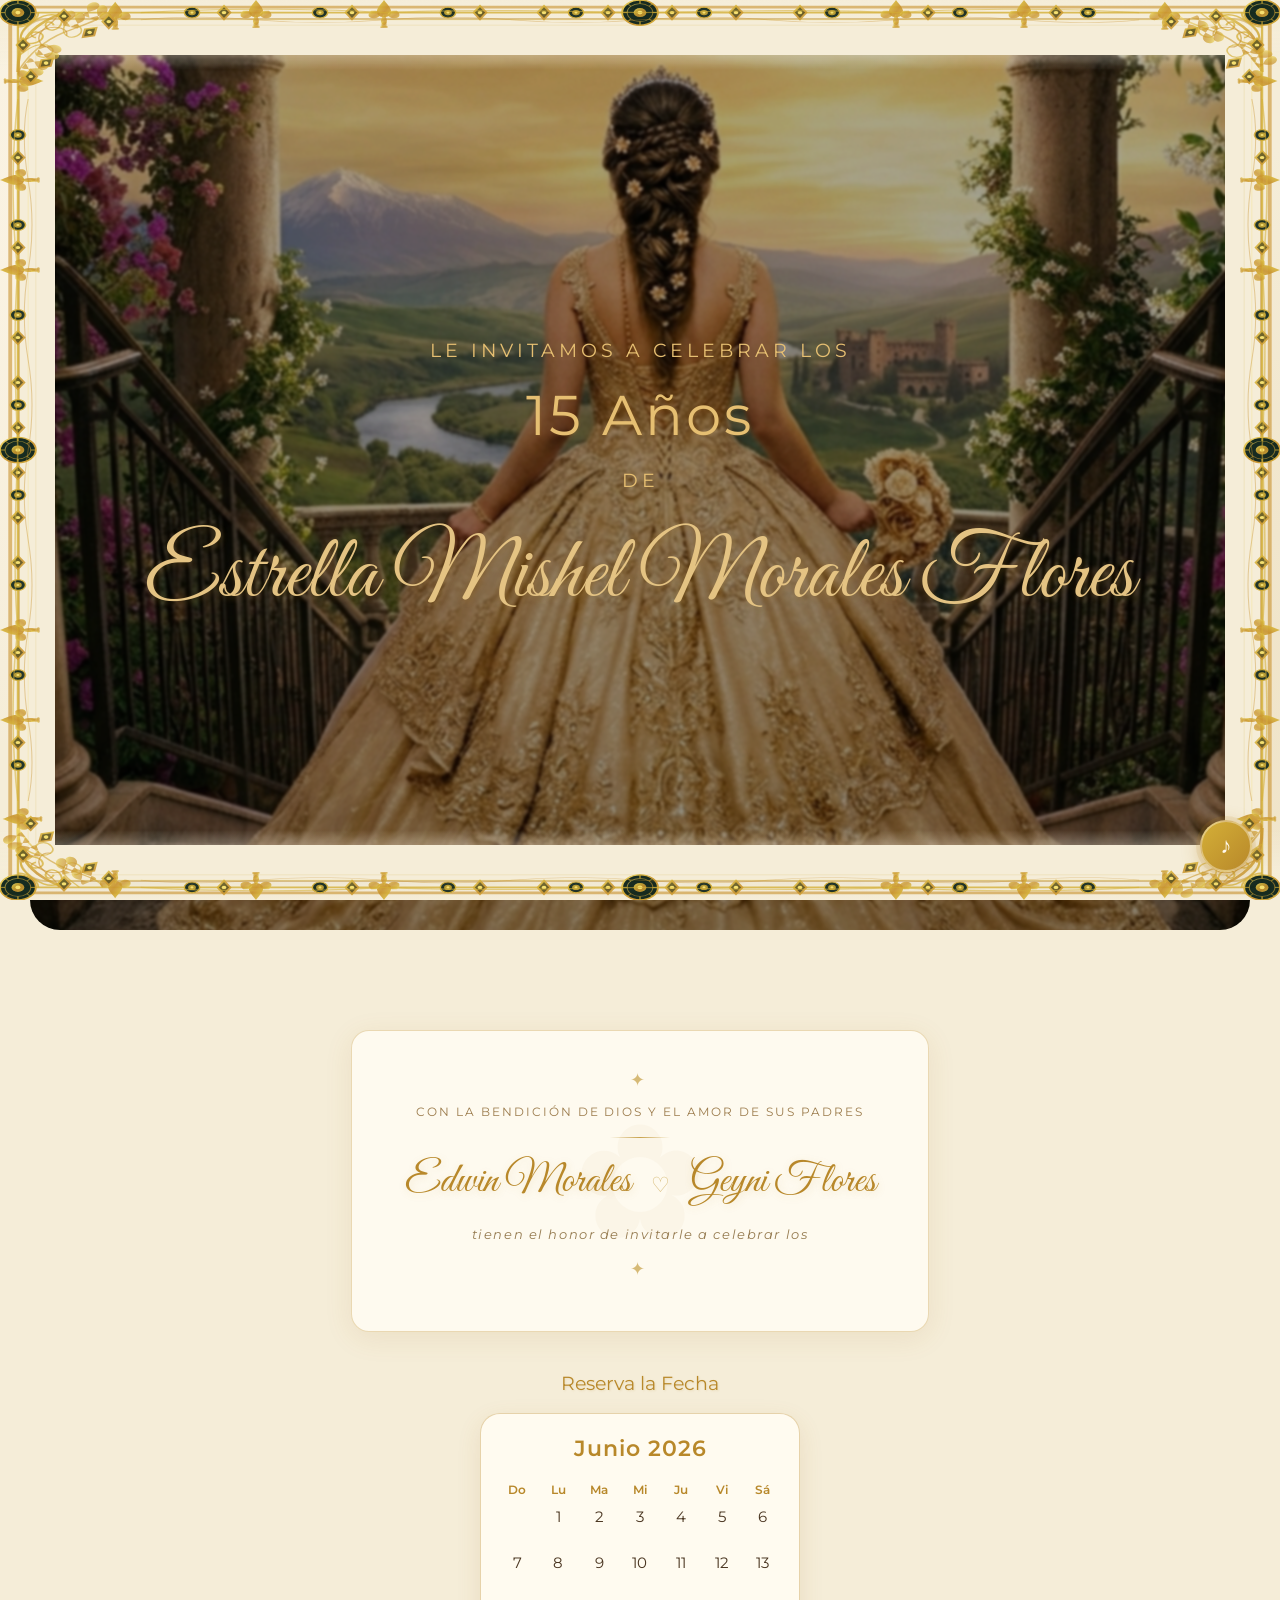
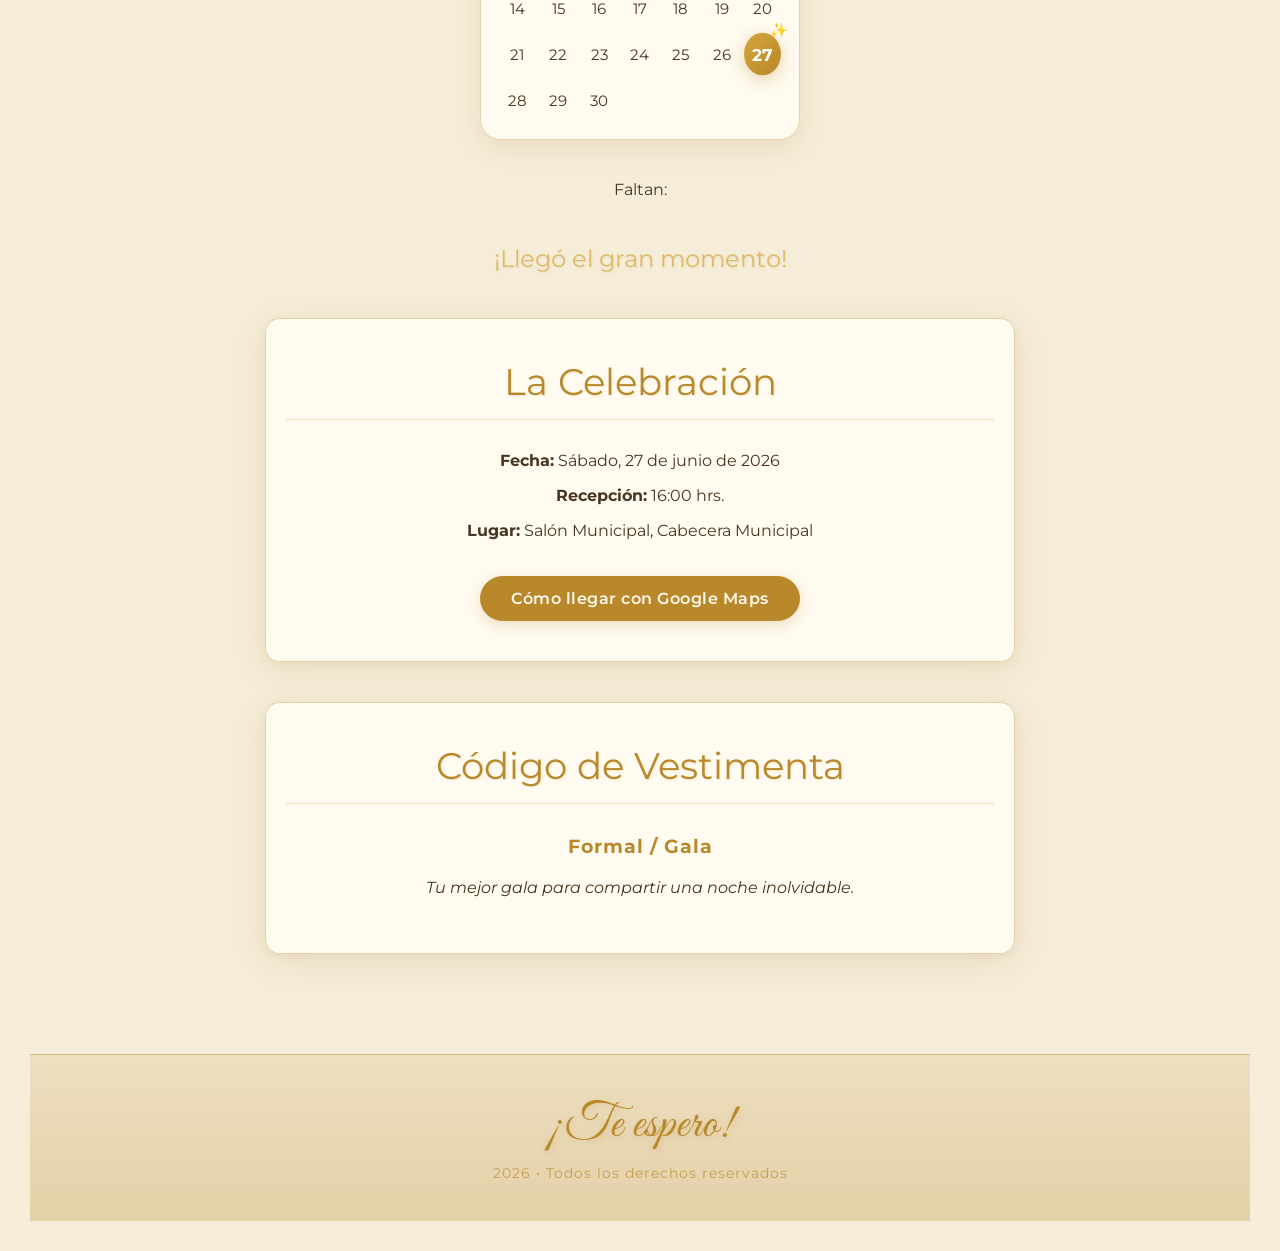
==== commit f18c07a6: "se eliminó una tarjeta" ====
--- a/index.html
+++ b/index.html
@@ -469,14 +469,6 @@
             <p><i>Tu mejor gala para compartir una noche inolvidable.</i></p>
         </div>
 
-        <div class="card">
-            <h2>Mesa de Regalos</h2>
-            <p>El mejor regalo es contar con tu presencia. Si deseas tener un detalle conmigo, dispondremos de un cofre para sobres en la recepción o puedes realizar una transferencia bancaria:</p>
-            <p style="margin-top: 20px;"><strong>Banco:</strong> Banco Central</p>
-            <p><strong>Cuenta / CBU:</strong> 0000000000000000000000</p>
-            <p><strong>A nombre de:</strong> Camila Pérez</p>
-        </div>
-
     </div>
 
     <footer>
--- a/estilos.css
+++ b/estilos.css
@@ -140,7 +140,7 @@
                 ),
                 url('img/image1.png') center/cover no-repeat;
 
-            filter: blur(5px) brightness(0.75);
+            filter: blur(1px) brightness(0.85);
             transform: scale(1.08); /* evita bordes vacíos al difuminar */
             z-index: 0;
         }
